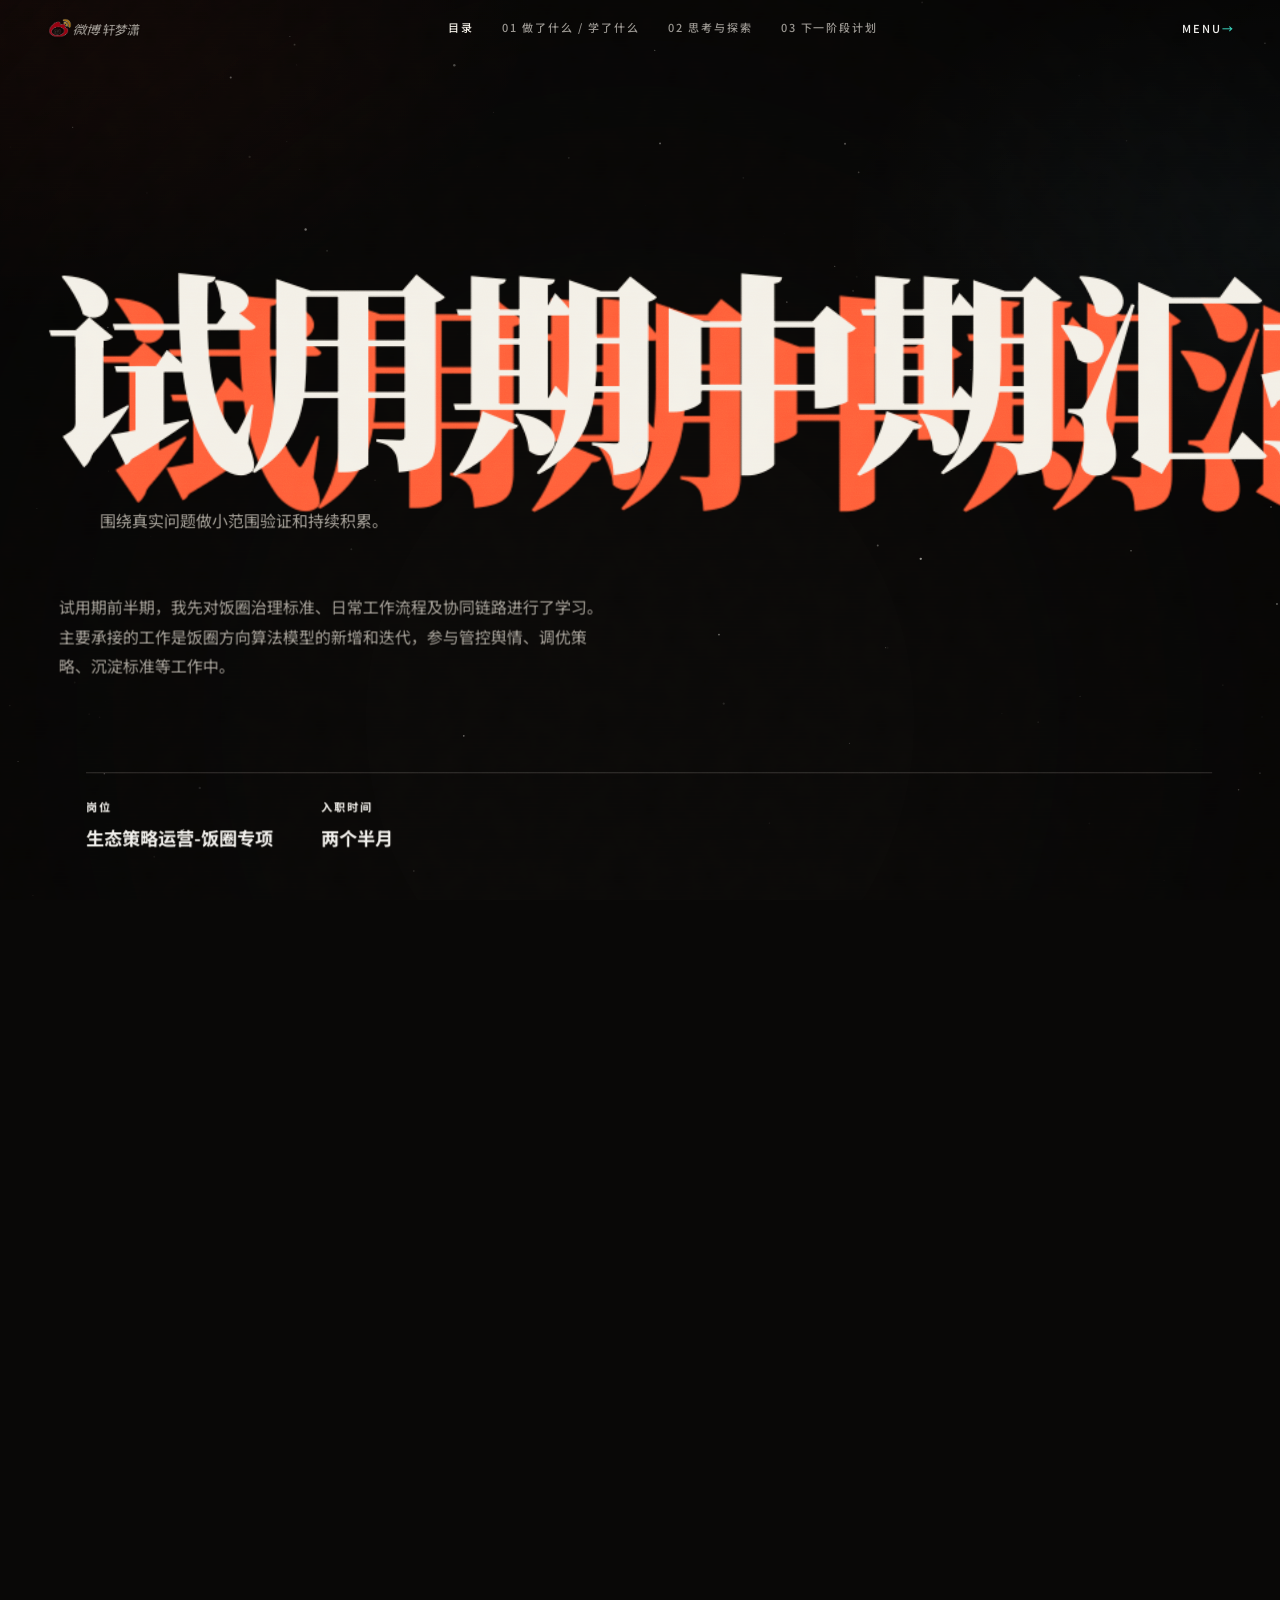
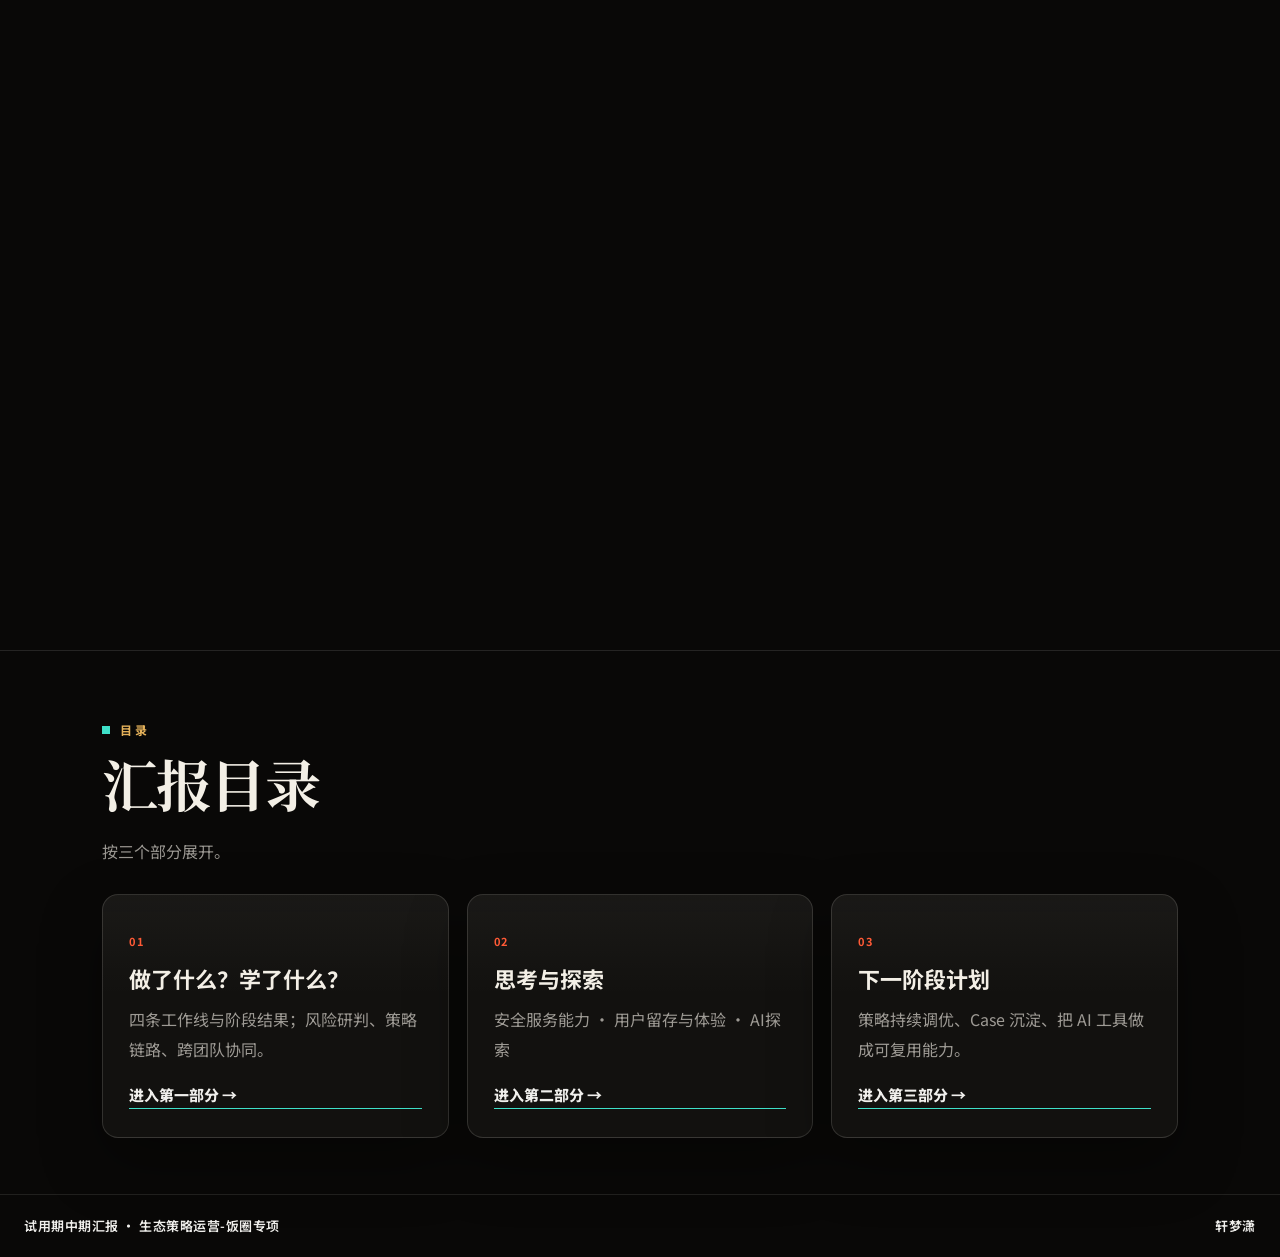
==== site/index.html @ 1c2b1716 "发布试用期中期汇报静态站，并按文档补全变体字流程说明。 Co-authored-by: Cursor <cursoragent@cursor.com>" ====
<!DOCTYPE html>
<html lang="zh-CN">
<head>
  <meta charset="UTF-8" />
  <meta name="viewport" content="width=device-width, initial-scale=1" />
  <title>试用期中期汇报｜生态策略运营-饭圈专项</title>
  <link rel="preconnect" href="https://fonts.googleapis.com" />
  <link rel="preconnect" href="https://fonts.gstatic.com" crossorigin />
  <link href="https://fonts.googleapis.com/css2?family=Noto+Sans+SC:wght@400;500;700&family=Noto+Serif+SC:wght@600;700;900&display=swap" rel="stylesheet" />
  <link rel="stylesheet" href="css/style.css?v=n21" />
</head>
<body>
  <canvas class="fx-bg" id="fx-bg"></canvas>
  <canvas class="fx-cursor" id="fx-cursor"></canvas>
  <div class="grain"></div>
  <header class="nav">
    <a class="mark" href="index.html"><img src="assets/watermark.png?v=2" alt="微博 轩梦潇" /></a>
    <nav class="nav-links">
      <a class="is-active" href="index.html">目录</a>
      <a href="work.html">01 做了什么 / 学了什么</a>
      <a href="think.html">02 思考与探索</a>
      <a href="plan.html">03 下一阶段计划</a>
    </nav>
    <button class="menu-btn" type="button">Menu</button>
  </header>

  <div class="overlay" id="overlay">
    <div class="overlay-head">
      <button class="menu-btn overlay-close" type="button">Close</button>
    </div>
    <nav>
      <a class="chapter" href="index.html"><span class="idx">00</span>目录与自我介绍<em>Overview</em></a>
      <a class="chapter" href="work.html"><span class="idx">01</span>做了什么？学了什么？<em>Work &amp; Learning</em></a>
      <a class="chapter" href="think.html"><span class="idx">02</span>思考与探索<em>Safety · Retention · AI</em></a>
      <a class="chapter" href="plan.html"><span class="idx">03</span>下一阶段计划<em>Next</em></a>
    </nav>
    <p style="color:var(--dim);font-size:12px;letter-spacing:.2em;text-transform:uppercase;">生态策略运营 · 饭圈专项 · 入职两个半月</p>
  </div>

  <main class="page">
    <div class="opener" data-opener>
      <div class="opener-pin">
        <div class="opener-stack">
          <h1 class="opener-title" data-opener-title>试用期中期汇报</h1>
          <p class="opener-ghost" data-opener-ghost aria-hidden="true">试用期中期汇报</p>
        </div>
        <p class="hero-sub" data-opener-sub>围绕真实问题做小范围验证和持续积累。</p>
        <p class="lede" data-opener-body>试用期前半期，我先对饭圈治理标准、日常工作流程及协同链路进行了学习。主要承接的工作是饭圈方向算法模型的新增和迭代，参与管控舆情、调优策略、沉淀标准等工作中。</p>
        <div class="meta-row" data-opener-meta>
          <div><small>岗位</small><b>生态策略运营-饭圈专项</b></div>
          <div><small>入职时间</small><b>两个半月</b></div>
        </div>
      </div>
    </div>

    <section class="section tight">
      <p class="section-label">目录</p>
      <h2>汇报目录</h2>
      <p class="sub">按三个部分展开。</p>
      <div class="grid-3">
        <a class="card" href="work.html">
          <div class="num">01</div>
          <h3>做了什么？学了什么？</h3>
          <p>四条工作线与阶段结果；风险研判、策略链路、跨团队协同。</p>
          <div class="hint-click">进入第一部分 →</div>
        </a>
        <a class="card" href="think.html">
          <div class="num">02</div>
          <h3>思考与探索</h3>
          <p>安全服务能力 · 用户留存与体验 · AI探索</p>
          <div class="hint-click">进入第二部分 →</div>
        </a>
        <a class="card" href="plan.html">
          <div class="num">03</div>
          <h3>下一阶段计划</h3>
          <p>策略持续调优、Case 沉淀、把 AI 工具做成可复用能力。</p>
          <div class="hint-click">进入第三部分 →</div>
        </a>
      </div>
    </section>
  </main>

  <footer>
    <span>试用期中期汇报 · 生态策略运营-饭圈专项</span>
    <span>轩梦潇</span>
  </footer>
  <script src="js/fx.js"></script>
  <script src="js/main.js?v=n20"></script>
</body>
</html>
---- site/css/style.css ----
:root {
  --bg: #0b0b0b;
  --text: #f0efec;
  --ink: #f0efec;
  --muted: rgba(240, 239, 236, 0.72);
  --dim: rgba(240, 239, 236, 0.48);
  --line: rgba(240, 239, 236, 0.12);
  --line-strong: rgba(240, 239, 236, 0.28);
  --teal: #f0efec;
  --blue: #f0efec;
  --accent: #f0efec;
  --accent-2: #f0efec;
  --data: #f0efec;
  --nav-h: 64px;
  --ease: cubic-bezier(0.22, 1, 0.36, 1);
  --display: "Noto Sans SC", sans-serif;
  --sans: "Noto Sans SC", sans-serif;
  --serif: "Noto Sans SC", sans-serif;
  --mono: "Noto Sans SC", sans-serif;
}

*,
*::before,
*::after { box-sizing: border-box; }

html { scroll-behavior: smooth; }

body {
  margin: 0;
  background: var(--bg);
  color: var(--text);
  font-family: var(--sans);
  font-size: 18px;
  font-weight: 500;
  line-height: 1.75;
  overflow-x: hidden;
}

body.menu-open { overflow: hidden; }

img { max-width: 100%; display: block; }
a {
  color: inherit;
  text-decoration: none;
  box-shadow: inset 0 -1px 0 transparent;
  transition: box-shadow .35s var(--ease);
}
a:hover { box-shadow: inset 0 -1px 0 #3ee0c9; }
button { font-family: inherit; cursor: pointer; }

.fx-bg,
.fx-cursor {
  pointer-events: none;
  position: fixed;
  inset: 0;
  width: 100%;
  height: 100%;
  display: block;
}
.fx-bg {
  z-index: 0;
  opacity: 0.55;
}
.fx-cursor {
  z-index: 32;
  opacity: 1;
}

.grain {
  pointer-events: none;
  position: fixed;
  inset: 0;
  z-index: 30;
  opacity: 0.14;
  mix-blend-mode: overlay;
  background-image: url("data:image/svg+xml;utf8,<svg xmlns='http://www.w3.org/2000/svg' width='140' height='140'><filter id='n'><feTurbulence type='fractalNoise' baseFrequency='0.85' numOctaves='2' stitchTiles='stitch'/><feColorMatrix values='0 0 0 0 0.1  0 0 0 0 0.1  0 0 0 0 0.12  0 0 0 0.55 0'/></filter><rect width='100%' height='100%' filter='url(%23n)'/></svg>");
  mix-blend-mode: overlay;
}

.mark {
  display: flex;
  align-items: center;
  z-index: 41;
  box-shadow: none;
  flex: 0 0 auto;
  background: #fff;
  border-radius: 12px;
  padding: 4px 8px 4px 6px;
}
.mark:hover { box-shadow: none; }
.mark img {
  width: auto;
  height: 40px;
  max-width: none;
  display: block;
}

.page { position: relative; z-index: 1; min-height: 100vh; }

.nav {
  position: fixed;
  top: 12px;
  left: 2.5vw;
  right: 2.5vw;
  z-index: 40;
  height: 68px;
  display: flex;
  align-items: center;
  justify-content: space-between;
  padding: 0 22px 0 18px;
  background: rgba(255, 255, 255, 0.9);
  border: 1px solid var(--line);
  border-radius: 18px;
  box-shadow: 0 10px 36px rgba(0, 0, 0, 0.06), inset 0 -3px 0 #3ee0c9;
}

.nav-links {
  display: flex;
  gap: 8px;
  align-items: center;
  font-size: 14px;
  font-weight: 600;
  color: var(--muted);
}
.nav-links a {
  position: relative;
  padding: 8px 12px;
  box-shadow: none;
  border-radius: 999px;
}
.nav-links a:hover { color: var(--ink); box-shadow: none; background: rgba(12, 125, 100, 0.16); }
.nav-links a.is-active { color: var(--ink); background: rgba(46, 75, 184, 0.28); }
.nav-links a.is-active::after { display: none; }

.menu-btn {
  background: none;
  border: 0;
  color: var(--ink);
  padding: 8px 0;
  font-size: 12px;
  letter-spacing: 0.08em;
}
.menu-btn::after {
  content: " →";
  display: inline-block;
  color: #3ee0c9;
  transition: transform .35s var(--ease);
}
.menu-btn:hover::after { transform: translateX(4px); }

.overlay {
  position: fixed;
  inset: 0;
  z-index: 50;
  background: #0b0b0b;
  display: none;
  padding: 28px 8vw;
}
.overlay.open { display: grid; grid-template-rows: auto 1fr auto; }
.overlay-head {
  display: flex;
  justify-content: flex-end;
  align-items: center;
}
.overlay nav { display: grid; align-content: center; }
.overlay a.chapter {
  display: grid;
  grid-template-columns: 72px 1fr auto;
  gap: 24px;
  align-items: baseline;
  padding: 22px 0;
  border-bottom: 1px solid var(--line);
  font-size: clamp(24px, 3.6vw, 40px);
  font-weight: 600;
  line-height: 1.15;
  box-shadow: none;
}
.overlay a.chapter:hover { color: var(--ink); box-shadow: inset 0 -1px 0 #3ee0c9; }
.overlay a.chapter span.idx {
  font-family: var(--mono);
  font-size: 12px;
  color: #3ee0c9;
  letter-spacing: 0.08em;
}
.overlay a.chapter em {
  font-style: normal;
  font-family: var(--mono);
  font-size: 12px;
  color: var(--muted);
}

.hero {
  min-height: 100vh;
  padding: calc(var(--nav-h) + 8px) 8vw 80px;
  display: grid;
  align-content: end;
  position: relative;
}
.hero.compact {
  min-height: auto;
  padding-bottom: 28px;
}

h1 {
  font-family: var(--display);
  font-weight: 700;
  font-size: clamp(36px, 5.6vw, 64px);
  line-height: 1.08;
  margin: 0 0 22px;
  letter-spacing: -0.03em;
  color: var(--ink);
  max-width: 16ch;
}
h1 .ch {
  display: inline-block;
  opacity: 0;
  transform: translateY(12px);
  animation: in .7s var(--ease) forwards;
}

.hero-sub {
  margin: 0 0 28px;
  max-width: 36em;
  font-size: clamp(18px, 2vw, 24px);
  font-weight: 400;
  line-height: 1.45;
  color: var(--muted);
}

.kicker {
  display: inline-block;
  font-family: var(--mono);
  font-size: 12px;
  font-weight: 600;
  letter-spacing: 0.14em;
  text-transform: uppercase;
  color: #3ee0c9;
  margin-bottom: 18px;
  border: 1px solid #3ee0c9;
  border-radius: 999px;
  padding: 6px 12px;
  background: rgba(12, 125, 100, 0.12);
}

.lede {
  max-width: 38em;
  color: var(--muted);
  font-size: 17px;
}
.meta-row {
  margin-top: 56px;
  display: flex;
  flex-wrap: wrap;
  gap: 48px;
  padding-top: 24px;
  border-top: 1px solid var(--line);
}
.meta-row div small {
  display: block;
  font-family: var(--mono);
  color: var(--dim);
  font-size: 10px;
  letter-spacing: 0.18em;
  text-transform: uppercase;
  margin-bottom: 6px;
}
.meta-row div b { font-weight: 500; }

.section {
  padding: 96px 8vw;
  border-top: 1px solid var(--line);
}
.section.tight { padding-top: 56px; padding-bottom: 56px; }
.section-label {
  font-family: var(--mono);
  font-size: 13px;
  font-weight: 600;
  letter-spacing: 0.14em;
  text-transform: none;
  color: #9bb7ff;
  margin-bottom: 14px;
}
.section-label::before {
  content: "";
  display: inline-block;
  width: 8px;
  height: 8px;
  margin-right: 10px;
  background: #3ee0c9;
  vertical-align: 1px;
}
.case-label {
  font-size: 13px;
  font-weight: 600;
  letter-spacing: 0.14em;
}
h2 {
  font-family: var(--display);
  font-weight: 700;
  font-size: clamp(24px, 3.2vw, 36px);
  line-height: 1.25;
  margin: 0 0 18px;
  letter-spacing: -0.025em;
  color: var(--ink);
}
h3 {
  font-family: var(--display);
  font-weight: 600;
  font-size: 22px;
  margin: 0 0 12px;
  letter-spacing: -0.02em;
  color: var(--ink);
}
h4 {
  margin: 0 0 8px;
  font-size: 16px;
  font-weight: 500;
}
h2, h3, [id] { scroll-margin-top: 96px; }
.sub {
  color: var(--muted);
  max-width: 42em;
  margin-bottom: 36px;
}

.grid-3 { display: grid; grid-template-columns: repeat(3, 1fr); gap: 20px; }
.grid-2 { display: grid; grid-template-columns: 1fr 1fr; gap: 20px; }
.grid-work {
  display: grid;
  grid-template-columns: 1fr 1.55fr;
  gap: 20px;
}

.card {
  background: #fff;
  border: 1px solid var(--line);
  border-radius: 18px;
  padding: 28px 26px;
  box-shadow: 0 10px 28px rgba(0, 0, 0, 0.045);
  transition: transform .4s var(--ease), border-color .3s var(--ease);
}
.card:hover {
  transform: translateY(-4px);
  border-color: #3ee0c9;
}
.card .num {
  display: inline-block;
  font-family: var(--mono);
  font-size: 12px;
  font-weight: 600;
  color: #3ee0c9;
  letter-spacing: 0.14em;
  border: 1px solid #3ee0c9;
  border-radius: 999px;
  padding: 4px 10px;
  margin-bottom: 12px;
}
.card p { color: var(--muted); margin: 10px 0 0; font-size: 16px; }
a.card { box-shadow: 0 10px 28px rgba(0, 0, 0, 0.045); display: block; }
a.card:hover { box-shadow: 0 14px 32px rgba(0, 0, 0, 0.06); }

.stat {
  background: #fff;
  border: 1px solid var(--line);
  border-radius: 18px;
  padding: 26px 24px 22px;
  box-shadow: inset 5px 0 0 #3ee0c9, 0 10px 28px rgba(0, 0, 0, 0.04);
  transition: transform .4s var(--ease), border-color .3s var(--ease);
}
.stat:hover {
  transform: translateY(-4px);
  border-color: #3ee0c9;
}
.stat .value {
  font-family: var(--display);
  font-size: clamp(40px, 5vw, 56px);
  font-weight: 700;
  line-height: 1;
  letter-spacing: -0.045em;
  color: #3ee0c9;
  display: inline-block;
  border-bottom: 0;
  padding-bottom: 0;
}
.stat .unit {
  font-size: 0.48em;
  font-weight: 700;
  color: #9bb7ff;
  margin-left: 2px;
  vertical-align: 0.12em;
}
.stat .label { margin-top: 14px; color: var(--ink); font-size: 16px; font-weight: 700; }
.stat .hint { margin-top: 8px; color: var(--muted); font-size: 14px; line-height: 1.65; }

.work-item {
  display: grid;
  grid-template-columns: 64px 1fr;
  gap: 24px;
  padding: 32px 28px;
  margin: 16px 0;
  border: 1px solid var(--line);
  border-radius: 18px;
  background: #fff;
  box-shadow: 0 10px 28px rgba(0, 0, 0, 0.04);
}
.work-item:first-of-type { border-top: 1px solid var(--line); }
.work-item .idx {
  font-family: var(--mono);
  font-size: 14px;
  font-weight: 600;
  color: #3ee0c9;
  line-height: 1;
  letter-spacing: 0.08em;
  width: 48px;
  height: 48px;
  display: grid;
  place-items: center;
  border: 1px solid #3ee0c9;
  border-radius: 14px;
  background: rgba(12, 125, 100, 0.12);
}
.work-item p { color: var(--muted); font-size: 16px; }

.flow {
  display: flex;
  flex-wrap: wrap;
  gap: 10px;
  align-items: stretch;
}
.flow-step {
  flex: 1 1 168px;
  background: #fff;
  border: 1px solid var(--line);
  border-radius: 16px;
  padding: 18px 16px 16px;
  min-height: 92px;
  text-align: left;
  color: inherit;
  cursor: pointer;
  transition: border-color .3s var(--ease), background .3s var(--ease);
}
.flow-step:hover { border-color: #3ee0c9; }
.flow-step.active {
  border-color: #3ee0c9;
  border-width: 2px;
  padding: 17px 15px 15px;
  background: rgba(12, 125, 100, 0.12);
}
.flow-step.active b { color: var(--ink); }
.flow-step b {
  display: block;
  font-size: 16px;
  margin-bottom: 8px;
  font-weight: 700;
  line-height: 1.35;
}
.flow-step b::after {
  content: " ›";
  color: #3ee0c9;
  font-weight: 700;
}
.flow-step span { color: var(--muted); font-size: 14px; line-height: 1.55; display: block; }
.flow-arrow {
  align-self: center;
  color: #3ee0c9;
  font-size: 28px;
  font-weight: 600;
  line-height: 1;
  padding: 0 2px;
  flex: 0 0 auto;
}

.subnav {
  position: sticky;
  top: 88px;
  z-index: 20;
  display: flex;
  gap: 8px;
  margin: 0 2.5vw;
  padding: 8px;
  width: auto;
  background: rgba(255, 255, 255, 0.92);
  border: 1px solid var(--line);
  border-radius: 14px;
  box-shadow: 0 8px 24px rgba(0, 0, 0, 0.05);
  overflow-x: auto;
}
.subnav a {
  white-space: nowrap;
  padding: 8px 14px;
  font-size: 14px;
  font-weight: 600;
  color: var(--muted);
  box-shadow: none;
  border-radius: 999px;
}
.subnav a:hover { color: var(--ink); box-shadow: none; background: rgba(12, 125, 100, 0.16); }
.subnav a.is-active {
  color: var(--ink);
  box-shadow: none;
  background: rgba(46, 75, 184, 0.28);
}

.problem-list { display: grid; gap: 12px; }
.problem {
  background: #fff;
  border: 1px solid var(--line);
  border-radius: 16px;
}
.problem:last-child { border-bottom: 1px solid var(--line); }
.problem summary {
  list-style: none;
  cursor: pointer;
  padding: 20px 8px 20px 0;
  display: flex;
  gap: 16px;
  align-items: baseline;
  font-size: 17px;
  font-weight: 600;
}
.problem summary::-webkit-details-marker { display: none; }
.problem summary .n {
  font-family: var(--mono);
  color: #3ee0c9;
  font-size: 12px;
  font-weight: 500;
}
.problem .body {
  padding: 0 8px 22px 44px;
  color: var(--muted);
}

.ctx { margin: 28px 0 40px; padding: 0; border: 0; background: transparent; }
.ctx .ctx-tag {
  font-family: var(--sans);
  font-size: 15px;
  font-weight: 600;
  letter-spacing: 0.04em;
  text-transform: none;
  color: #9bb7ff;
  margin-bottom: 16px;
}
.ctx .card { background: transparent; }

.flow-readout,
.flow-detail {
  margin-top: 0;
  padding: 0;
  min-height: 0;
  color: var(--text);
  font-size: 18px;
  line-height: 1.75;
  font-weight: 500;
}
.flow-readout {
  margin-top: 16px;
  padding: 22px 22px;
  background: #fff;
  border: 1px solid #3ee0c9;
  border-radius: 16px;
  min-height: 72px;
}
article.card .flow-detail { font-size: 18px; color: var(--ink); }

.voice-stage {
  display: grid;
  grid-template-columns: min(380px, 36vw) minmax(0, 1fr);
  gap: 48px;
  align-items: start;
  margin-top: 36px;
}
.voice-window {
  height: 560px;
  overflow: hidden;
  position: relative;
  box-shadow: inset 0 28px 28px #0b0b0b, inset 0 -28px 28px #0b0b0b;
}
.voice-track {
  display: flex;
  flex-direction: column;
  gap: 14px;
  animation: voice-rise 42s linear infinite;
}
.voice-track:hover { animation-play-state: paused; }
.voice-track .shot { height: auto; cursor: zoom-in; }
.voice-track .shot img {
  width: 100%;
  height: auto;
  object-fit: contain;
  background: #fff;
}
@keyframes voice-rise {
  from { transform: translateY(0); }
  to { transform: translateY(-50%); }
}
.voice-side { display: grid; gap: 18px; align-content: start; }
.voice-side > p { margin: 0; }
.voice-side .quote { margin-top: 8px; font-size: 18px; }

.map {
  display: grid;
  grid-template-columns: repeat(3, 1fr);
  gap: 18px;
  margin-top: 48px;
}
.map-card {
  display: grid;
  gap: 10px;
  padding: 28px 26px;
  border: 1px solid var(--line);
  border-radius: 16px;
  background: #fff;
  box-shadow: none;
  transition: transform .55s var(--ease), border-color .35s var(--ease);
}
.map-card:hover {
  transform: translateY(-6px);
  border-color: #3ee0c9;
  box-shadow: none;
}
.map-card small {
  font-family: var(--mono);
  color: #3ee0c9;
  font-size: 11px;
  letter-spacing: 0.16em;
}
.map-card b { font-size: 18px; font-weight: 600; }
.map-card span { color: var(--muted); font-size: 13px; line-height: 1.65; }

.spine {
  display: flex;
  gap: 18px;
  list-style: none;
  padding: 0 0 18px;
  margin: 0 0 28px;
  border-bottom: 1px solid var(--line);
}
.spine li a {
  padding: 0;
  font-family: var(--mono);
  font-size: 12px;
  letter-spacing: 0.08em;
  color: var(--muted);
  box-shadow: none;
}
.spine li a:hover { color: #3ee0c9; box-shadow: none; }

.seg { margin: 8px 0 20px; }
.seg-nav {
  display: flex;
  flex-wrap: wrap;
  gap: 18px;
  margin-bottom: 16px;
  border-bottom: 1px solid var(--line);
  padding-bottom: 10px;
}
.seg-nav button {
  background: transparent;
  color: var(--muted);
  border: 0;
  padding: 8px 0;
  font-size: 16px;
  font-weight: 600;
  cursor: pointer;
}
.seg-nav button.is-active {
  color: var(--ink);
  box-shadow: inset 0 -1px 0 #3ee0c9;
}

.gain {
  display: flex;
  align-items: baseline;
  gap: 12px;
  margin-top: 28px;
}
.gain b { font-weight: 600; }

.fold {
  margin-top: 36px;
  border: 1px solid var(--line);
  border-radius: 16px;
  padding: 8px 22px 16px;
  background: #fff;
}
.fold summary {
  cursor: pointer;
  padding: 14px 0;
  font-weight: 600;
  color: var(--ink);
}
.fold p { color: var(--muted); }

.shot.compact { max-width: 520px; }
.shot.compact img {
  max-height: 148px;
  width: 100%;
  object-fit: contain;
  object-position: left top;
  background: #fff;
}

.action-board {
  margin-top: 28px;
  padding: 28px 26px;
  border: 1px solid var(--line);
  border-radius: 16px;
  background: #fff;
}
.action-board h3 {
  font-size: 22px;
  font-weight: 600;
  margin-bottom: 16px;
  color: var(--ink);
}
.action-board p {
  color: var(--muted);
  font-size: 15px;
  margin: 0 0 14px;
  line-height: 1.85;
}
.action-board p:last-child { margin-bottom: 0; }

.mini-flow {
  display: flex;
  flex-wrap: wrap;
  gap: 8px;
  align-items: center;
  margin-top: 14px;
}
.mini-flow span {
  padding: 10px 16px;
  border: 1px solid var(--line);
  border-radius: 16px;
  font-size: 16px;
  font-weight: 600;
  background: #1a243a;
  color: #eef2ff;
}
.mini-flow i {
  color: #3ee0c9;
  font-style: normal;
  font-size: 22px;
  font-weight: 600;
}

.compare {
  display: grid;
  grid-template-columns: 1.2fr 0.8fr;
  gap: 0;
}
.bar-row { margin: 16px 0 22px; }
.bar-row .top {
  display: flex;
  justify-content: space-between;
  font-size: 13px;
  margin-bottom: 8px;
  color: var(--muted);
}
.bar-row .top b {
  font-family: var(--mono);
  color: #3ee0c9;
  font-weight: 500;
}
.bar {
  height: 6px;
  background: rgba(46, 75, 184, 0.28);
  overflow: hidden;
  border-radius: 99px;
}
.bar i {
  display: block;
  height: 100%;
  width: 0;
  background: #3ee0c9;
  transition: width 1.1s var(--ease);
}

.shot {
  overflow: hidden;
  border: 1px solid var(--line);
  border-radius: 16px;
  background: #fff;
  cursor: zoom-in;
}
.shot img {
  width: 100%;
  transition: transform 1.4s var(--ease);
}
.shot:hover img { transform: scale(1.035); }

.sop {
  display: grid;
  grid-template-columns: repeat(5, 1fr);
  gap: 12px;
}
.sop.four { grid-template-columns: 1fr 1fr; }
.sop .node {
  background: #fff;
  border: 1px solid var(--line);
  border-radius: 16px;
  padding: 20px 18px;
  font-size: 15px;
  color: var(--muted);
  line-height: 1.65;
}
.sop .node:hover { border-color: #9bb7ff; }
.sop .node b { display: block; color: var(--ink); margin-bottom: 8px; font-size: 17px; font-weight: 700; }

.caption {
  font-family: var(--sans);
  font-size: 15px;
  font-weight: 600;
  color: #3ee0c9;
  margin-top: 12px;
  letter-spacing: 0;
}

.lightbox {
  position: fixed;
  inset: 0;
  z-index: 80;
  background: rgba(0, 0, 0, 0.78);
  display: none;
  align-items: center;
  justify-content: center;
  padding: 32px;
}
.lightbox.open { display: flex; }
.lightbox img {
  max-width: min(1200px, 92vw);
  max-height: 90vh;
}

.orig-flow {
  margin-top: 12px;
  overflow: hidden;
  border: 1px solid var(--line);
  border-radius: 16px;
  background: #fff;
  cursor: zoom-in;
}
.orig-flow img { transition: transform 1.4s var(--ease); }
.orig-flow:hover img { transform: scale(1.02); }

.quote {
  border-left: 4px solid #3ee0c9;
  padding: 8px 0 8px 20px;
  color: var(--ink);
  font-size: 22px;
  font-weight: 600;
  background: rgba(12, 125, 100, 0.08);
  border-radius: 0 14px 14px 0;
}

.tag {
  display: inline-block;
  font-family: var(--sans);
  font-size: 13px;
  font-weight: 600;
  letter-spacing: 0.02em;
  text-transform: none;
  border: 1px solid #9bb7ff;
  border-radius: 999px;
  padding: 6px 12px;
  color: #9bb7ff;
  margin: 8px 8px 0 0;
}

.plan-card {
  min-height: 260px;
  display: flex;
  flex-direction: column;
  justify-content: space-between;
}
.plan-card .idx {
  font-family: var(--mono);
  font-size: 13px;
  font-weight: 500;
  color: #3ee0c9;
  letter-spacing: 0.1em;
}

footer {
  position: relative;
  z-index: 1;
  margin: 0 2.5vw 18px;
  padding: 22px 28px;
  border: 1px solid var(--line);
  border-radius: 16px;
  color: var(--dim);
  font-family: var(--mono);
  font-size: 12px;
  letter-spacing: 0.06em;
  display: flex;
  justify-content: space-between;
  gap: 16px;
  flex-wrap: wrap;
  background: #fff;
  box-shadow: inset 3px 0 0 #9bb7ff;
}
footer a { box-shadow: inset 0 -1px 0 transparent; }

.hint-click {
  font-size: 16px;
  letter-spacing: 0;
  text-transform: none;
  color: #3ee0c9;
  margin-top: 18px;
  font-weight: 700;
  box-shadow: inset 0 -1px 0 #3ee0c9;
  transition: transform .35s var(--ease);
}
.hint-click:hover { box-shadow: none; transform: translateX(3px); }
a.card .hint-click, .plan-card .hint-click { transition: transform .35s var(--ease); }

.reveal {
  opacity: 0;
  transform: translateY(28px);
  transition: opacity 1s var(--ease), transform 1s var(--ease);
}
.reveal.in {
  opacity: 1;
  transform: none;
}

@keyframes in {
  to { opacity: 1; transform: none; }
}
@keyframes dash {
  to { stroke-dashoffset: -240; }
}

/* readable + designed cards */
.fx-bg { opacity: 0.16; }
.nav {
  top: 12px;
  left: 2.2vw;
  right: 2.2vw;
  height: 68px;
  padding: 0 20px 0 16px;
  border-radius: 18px;
  border: 1px solid var(--line);
  background: rgba(12, 20, 38, 0.92);
  box-shadow: 0 10px 32px rgba(0, 0, 0, 0.28), inset 0 -3px 0 var(--teal);
}
.nav-links {
  gap: 6px;
  font-size: 14px;
  font-weight: 700;
  letter-spacing: 0;
  font-family: var(--sans);
}
.nav-links a {
  padding: 8px 12px;
  border-radius: 999px;
}
.nav-links a:hover { background: rgba(12, 125, 100, 0.12); color: var(--ink); }
.nav-links a.is-active {
  background: rgba(46, 75, 184, 0.16);
  color: var(--ink);
  box-shadow: none;
}
.menu-btn { font-size: 13px; font-weight: 700; }
.overlay a.chapter { font-size: clamp(28px, 4.5vw, 48px); font-weight: 900; }

h1 {
  font-family: var(--serif);
  font-weight: 700;
  font-size: clamp(40px, 6.4vw, 80px);
  line-height: 1.08;
  letter-spacing: -0.035em;
  max-width: 12em;
  width: auto;
  margin: 0 0 22px;
  color: var(--ink);
}
.hero { overflow: visible; padding: calc(var(--nav-h) + 24px) 7vw 72px; }
.hero.compact { min-height: auto; padding-top: calc(var(--nav-h) + 28px); }
.hero-sub,
.lede,
.sub,
.work-item p,
.card p,
.action-board p,
.problem .body {
  color: var(--muted);
  font-weight: 600;
  font-size: 17px;
  line-height: 1.8;
}
.hero-sub { max-width: 36em; margin-left: 0; }
.lede { max-width: 40em; margin-left: 0; }
.kicker {
  display: inline-block;
  margin: 0 0 16px;
  padding: 6px 12px;
  border: 1px solid var(--teal);
  border-radius: 999px;
  background: rgba(12, 125, 100, 0.1);
  font-size: 12px;
  font-weight: 700;
  letter-spacing: 0.12em;
  color: var(--teal);
}
.meta-row { margin-left: 0; }
.meta-row div small { font-size: 11px; font-weight: 700; }
.meta-row div b { font-weight: 700; }
.section-label,
.case-label {
  font-size: 13px;
  font-weight: 700;
  letter-spacing: 0.12em;
  margin-bottom: 12px;
  color: var(--blue);
}
.chapter-title {
  font-family: var(--serif);
  font-size: clamp(48px, 7.4vw, 96px) !important;
  font-weight: 700 !important;
  letter-spacing: -0.035em;
  line-height: 1.12;
  color: #fff !important;
  margin: 8px 0 32px;
  padding-top: 8px;
  max-width: 10em;
}
.chapter-title::before {
  content: "";
  display: block;
  width: 82px;
  height: 82px;
  margin: 0 0 24px;
  background: transparent;
  border: 2px solid var(--teal);
  border-radius: 50%;
  box-shadow:
    0 0 0 14px rgba(62, 224, 201, 0.12),
    24px 12px 0 0 var(--accent-2),
    24px 12px 0 12px rgba(201, 166, 255, 0.18);
  vertical-align: 0;
}
h2 {
  font-family: var(--serif);
  font-weight: 700;
  font-size: clamp(26px, 3.4vw, 40px);
  line-height: 1.2;
  max-width: 18em;
  margin: 0 0 22px;
  color: var(--ink);
}
h3 { font-weight: 800; font-size: 22px; color: var(--ink); }
.sub { max-width: 42em; margin: 0 0 28px; }

.grid-3 { grid-template-columns: repeat(3, 1fr); gap: 18px; }
.grid-2 { grid-template-columns: 1fr 1fr; gap: 18px; }
.grid-3 > .card:nth-child(2),
.grid-3 > .plan-card:nth-child(2),
.grid-3 > .card:nth-child(3),
.grid-3 > .plan-card:nth-child(3),
.grid-3 > .stat:nth-child(2),
.grid-3 > .stat:nth-child(3),
.grid-2 > .stat:nth-child(2) { margin-top: 0; }

.card,
.stat,
.work-item,
.map-card,
.action-board,
.fold,
.problem,
.sop .node,
.flow-step,
.plan-card {
  background: #121b30;
  border: 1px solid var(--line);
  border-radius: 18px;
  box-shadow: 0 12px 32px rgba(0, 0, 0, 0.22);
}
.card {
  padding: 28px 26px;
}
.card:hover { transform: translateY(-4px); border-color: var(--teal); }
.card .num {
  display: inline-block;
  border: 1px solid var(--teal);
  border-radius: 999px;
  padding: 4px 10px;
  margin-bottom: 12px;
  font-size: 12px;
  font-weight: 700;
  letter-spacing: 0.12em;
}
a.card { box-shadow: 0 12px 32px rgba(22, 20, 16, 0.05); }

.stat {
  padding: 24px 22px;
  box-shadow: inset 5px 0 0 var(--teal), 0 12px 32px rgba(22, 20, 16, 0.05);
}
.stat:hover { transform: translateY(-4px); }
.stat .value {
  font-size: clamp(40px, 5vw, 56px);
  font-weight: 900;
  color: var(--teal);
  letter-spacing: -0.04em;
  line-height: 1;
}
.stat .unit {
  font-size: 0.48em;
  font-weight: 800;
  color: var(--blue);
  vertical-align: 0.12em;
}
.stat .label {
  margin-top: 12px;
  font-family: var(--sans);
  font-size: 16px;
  font-weight: 800;
  letter-spacing: 0;
  color: var(--ink);
}
.stat .hint { font-size: 14px; font-weight: 600; }

.work-item {
  display: grid;
  grid-template-columns: 64px 1fr;
  gap: 20px;
  position: relative;
  padding: 28px 26px;
  margin: 16px 0;
}
.work-item:first-of-type { border-top: 1px solid var(--line); }
.work-item:nth-of-type(even) { padding-left: 26px; padding-right: 26px; }
.work-item .idx {
  position: static;
  width: 48px;
  height: 48px;
  display: grid;
  place-items: center;
  border: 1px solid var(--teal);
  border-radius: 14px;
  background: rgba(12, 125, 100, 0.12);
  font-size: 14px;
  font-weight: 800;
  line-height: 1;
  letter-spacing: 0.06em;
  color: var(--teal);
  opacity: 1;
}
.work-item p { max-width: none; }

.flow-step {
  min-height: 84px;
  padding: 16px 14px;
}
.flow-step:hover,
.flow-step.active {
  border: 1px solid var(--teal);
  background: rgba(12, 125, 100, 0.1);
  padding: 16px 14px;
}
.flow-step b { font-size: 16px; font-weight: 800; }
.flow-step b::after { content: " ›"; color: var(--teal); }

.subnav {
  top: 88px;
  margin: 0 2.2vw;
  padding: 8px;
  gap: 8px;
  border: 1px solid var(--line);
  border-radius: 14px;
  background: rgba(12, 20, 38, 0.92);
  box-shadow: 0 8px 24px rgba(22, 20, 16, 0.05);
}
.subnav a {
  padding: 8px 14px;
  border-radius: 999px;
  font-family: var(--sans);
  font-size: 14px;
  font-weight: 700;
  letter-spacing: 0;
}
.subnav a.is-active,
.subnav a:hover {
  background: rgba(46, 75, 184, 0.14);
  box-shadow: none;
}

.map-card:hover { transform: translateY(-4px); }
.quote {
  background: rgba(12, 125, 100, 0.1);
  border-left: 4px solid var(--teal);
  border-radius: 0 14px 14px 0;
  font-size: 22px;
  font-weight: 800;
}
.tag {
  border: 1px solid var(--blue);
  border-radius: 999px;
  padding: 6px 12px;
  margin: 8px 8px 0 0;
  font-family: var(--sans);
  font-size: 14px;
  font-weight: 800;
  letter-spacing: 0;
  color: var(--blue);
}
.bar { height: 6px; border-radius: 99px; background: rgba(46, 75, 184, 0.18); }
footer {
  margin: 0 2.2vw 18px;
  padding: 20px 24px;
  border: 1px solid var(--line);
  border-radius: 16px;
  background: #121b30;
  box-shadow: inset 4px 0 0 var(--blue);
  font-size: 13px;
  font-weight: 600;
  letter-spacing: 0.04em;
}
.hint-click {
  font-family: var(--sans);
  font-size: 15px;
  font-weight: 800;
  letter-spacing: 0;
}
.plan-card .idx { font-size: 13px; font-weight: 800; margin-bottom: 10px; }
.shot, .orig-flow { border-radius: 16px; background: #fff; }

@media (max-width: 980px) {
  .nav-links { display: none; }
  .grid-3, .grid-2, .grid-work, .compare, .sop, .work-item, .voice-stage, .map {
    grid-template-columns: 1fr;
  }
  .hero, .section, .subnav, .nav { padding-left: 18px; padding-right: 18px; }
  .work-item { grid-template-columns: 48px 1fr; }
}

@media (prefers-reduced-motion: reduce) {
  * { animation: none !important; transition: none !important; }
  .reveal { opacity: 1; transform: none; }
  h1 .ch { opacity: 1; transform: none; }
}

/* Jesper Westlund: black field, off-white type, one grotesk, floating panels */
html, body, button,
h1, h2, h3, h4, p, li, a, span, b, small, em, summary,
.nav-links, .nav-links a, .menu-btn, .overlay a.chapter, .overlay a.chapter em,
.kicker, .lede, .hero-sub, .sub, .section-label, .case-label, .chapter-title,
.card, .card p, .card .num, .stat, .stat .label, .stat .hint, .stat .value, .stat .unit,
.work-item, .work-item p, .work-item .idx, .flow-step, .flow-step b, .flow-step span,
.subnav, .subnav a, .quote, .tag, .hint-click, .plan-card .idx,
.seg-nav, .seg-nav button, .fold summary, .action-board, .action-board h3, .action-board p,
.problem, .problem summary, .problem .body, .map-card, .map-card b, .map-card span, .map-card small,
.sop .node, .sop .node b, .mini-flow, .mini-flow span, .spine, .spine li a,
.meta-row, .meta-row div b, .meta-row div small, footer, .caption, .lines, .flow-detail {
  font-family: "Noto Sans SC", sans-serif !important;
  color: #f0efec;
}
body { background: #0b0b0b; color: #f0efec; font-weight: 500; }
.overlay { background: #0b0b0b; }
.fx-bg { opacity: 1; }
.nav {
  top: 0; left: 0; right: 0;
  height: 56px;
  padding: 0 3.5vw;
  border: 0;
  border-radius: 0;
  background: transparent;
  box-shadow: none;
}
.nav-links {
  gap: 28px;
  font-size: 11px;
  font-weight: 500;
  letter-spacing: 0.18em;
  text-transform: uppercase;
}
.nav-links a, .nav-links a:hover, .nav-links a.is-active {
  padding: 0;
  border-radius: 0;
  background: none;
  box-shadow: none;
  color: #f0efec;
}
.nav-links a.is-active { opacity: 1; }
.nav-links a { opacity: 0.55; }
.nav-links a:hover, .nav-links a.is-active { opacity: 1; }
.menu-btn { font-size: 11px; letter-spacing: 0.18em; text-transform: uppercase; font-weight: 500; }

h1, h2, .chapter-title {
  font-weight: 500 !important;
  letter-spacing: -0.03em;
  color: #f0efec !important;
}
h1 { font-size: clamp(42px, 7vw, 88px) !important; line-height: 1.02; }
h2 { font-size: clamp(28px, 4vw, 48px) !important; }
.chapter-title {
  font-size: clamp(44px, 7vw, 88px) !important;
  margin: 8px 0 28px;
}
.chapter-title::before { display: none !important; }

.card, .stat, .work-item, .map-card, .action-board, .fold, .problem,
.sop .node, .flow-step, .plan-card, footer, .mini-flow span {
  background: #141414;
  border: 1px solid rgba(240, 239, 236, 0.12);
  border-radius: 16px;
  box-shadow: 0 30px 80px rgba(0, 0, 0, 0.45);
}
.card:hover, .stat:hover, .map-card:hover, .plan-card:hover {
  transform: translateY(-8px) rotateX(2deg);
  border-color: rgba(240, 239, 236, 0.28);
}
.grid-3, .grid-2 { perspective: 900px; }
.stat { box-shadow: 0 30px 80px rgba(0, 0, 0, 0.45); }
.stat .value { font-size: clamp(40px, 5vw, 64px); font-weight: 500; color: #f0efec; }
.stat .unit, .stat .label { color: #f0efec; font-weight: 500; }

.subnav {
  top: 56px;
  margin: 0;
  padding: 10px 3.5vw;
  border: 0;
  border-bottom: 1px solid rgba(240, 239, 236, 0.1);
  border-radius: 0;
  background: rgba(11, 11, 11, 0.72);
  box-shadow: none;
  gap: 28px;
}
.subnav a {
  padding: 0;
  border-radius: 0;
  font-size: 12px;
  font-weight: 500;
  letter-spacing: 0.12em;
  background: none !important;
  box-shadow: none !important;
  opacity: 0.5;
}
.subnav a.is-active, .subnav a:hover { opacity: 1; }

.kicker, .section-label, .case-label, .card .num, .plan-card .idx, .work-item .idx {
  font-size: 11px !important;
  font-weight: 500 !important;
  letter-spacing: 0.2em;
  text-transform: uppercase;
  background: none;
  border: 0;
  border-radius: 0;
  padding: 0;
  color: #f0efec;
}
.work-item .idx {
  width: auto; height: auto; display: block;
  background: none; border: 0;
}
.quote {
  background: transparent;
  border-left: 1px solid #f0efec;
  color: #f0efec;
  border-radius: 0;
}
.mini-flow span { color: #f0efec; }
.seg-nav button { color: #f0efec; background: none; }
.seg-nav button.is-active { box-shadow: inset 0 -1px 0 #f0efec; }
.shot, .orig-flow { background: #111; border-radius: 16px; }
footer {
  margin: 0;
  border-radius: 0;
  background: transparent;
  box-shadow: none;
  border: 0;
  border-top: 1px solid rgba(240, 239, 236, 0.1);
}

/* 白底：只用黑字或彩色字（截图白底、水印白底、流程读出条） */
.mark { background: #fff; }
.shot[style*="background"],
.shot.compact img,
.voice-track .shot img,
.orig-flow img {
  background: #fff;
}
.flow-readout {
  background: #fff !important;
  border: 1px solid rgba(11, 11, 11, 0.12);
  box-shadow: 0 18px 48px rgba(0, 0, 0, 0.35);
}
.flow-readout,
.flow-readout p,
.flow-readout .flow-detail,
.flow-readout b,
.flow-readout span,
.flow-readout a {
  color: #111 !important;
}

/* 正文一色；只有数据在字重、字号、颜色上拉开 */
.stat {
  box-shadow: inset 5px 0 0 #75DCBD, 0 30px 80px rgba(0, 0, 0, 0.45) !important;
}
.stat .value {
  font-family: "Noto Sans SC", sans-serif !important;
  font-size: clamp(56px, 8vw, 92px) !important;
  font-weight: 900 !important;
  letter-spacing: -0.07em;
  line-height: 0.92;
  color: #75DCBD !important;
}
.stat .unit {
  font-size: 0.4em !important;
  font-weight: 800 !important;
  letter-spacing: 0;
  vertical-align: 0.18em;
  color: #A8C4FF !important;
}
.stat .label {
  color: #f0efec !important;
  font-weight: 500 !important;
  font-size: 15px !important;
}
.stat .hint {
  color: rgba(240, 239, 236, 0.62) !important;
  font-weight: 500 !important;
}
.bar-row .top b {
  font-family: "Noto Sans SC", sans-serif !important;
  font-size: 28px !important;
  font-weight: 900 !important;
  letter-spacing: -0.04em;
  color: #75DCBD !important;
  line-height: 1;
}
.bar {
  height: 8px;
  background: rgba(240, 239, 236, 0.12);
}
.bar i {
  background: #75DCBD !important;
}

/* —— 印刷层级：字号锁死，颜色只标层级和章节转换 —— */
:root {
  --paper: #f3efe6;
  --paper-dim: rgba(243, 239, 230, 0.62);
  --paper-faint: rgba(243, 239, 230, 0.38);
  --cinnabar: #ff5a36;
  --brass: #e4b15a;
  --cyan: #7fd0ff;
  --serif: "Noto Serif SC", "Noto Sans SC", serif;
}

html { scroll-behavior: auto; }

body {
  background:
    radial-gradient(900px 520px at 0% 0%, rgba(255, 90, 54, 0.09), transparent 60%),
    radial-gradient(800px 480px at 100% 8%, rgba(127, 208, 255, 0.07), transparent 55%),
    #090807 !important;
  color: var(--paper);
}

.grain {
  opacity: 0.34;
  mix-blend-mode: overlay;
  background-image: url("data:image/svg+xml;utf8,<svg xmlns='http://www.w3.org/2000/svg' width='220' height='220'><filter id='n'><feTurbulence type='fractalNoise' baseFrequency='0.9' numOctaves='4' stitchTiles='stitch'/><feColorMatrix values='0 0 0 0 0.55  0 0 0 0 0.5  0 0 0 0 0.42  0 0 0 0.7 0'/></filter><rect width='100%' height='100%' filter='url(%23n)'/></svg>");
}

body::after {
  content: "";
  pointer-events: none;
  position: fixed;
  inset: 0;
  z-index: 31;
  opacity: 0.45;
  mix-blend-mode: soft-light;
  background-image:
    repeating-linear-gradient(0deg, rgba(243, 239, 230, 0.05) 0 1px, transparent 1px 4px),
    url("data:image/svg+xml;utf8,<svg xmlns='http://www.w3.org/2000/svg' width='280' height='280'><filter id='p'><feTurbulence type='fractalNoise' baseFrequency='0.04' numOctaves='3' stitchTiles='stitch'/><feColorMatrix values='0 0 0 0 0.75  0 0 0 0 0.68  0 0 0 0 0.55  0 0 0 0.35 0'/></filter><rect width='100%' height='100%' filter='url(%23p)'/></svg>");
}

.opener {
  position: relative;
  z-index: 1;
  height: 250vh;
}
.opener-pin {
  position: sticky;
  top: 0;
  height: 100vh;
  overflow: hidden;
  display: flex;
  flex-direction: column;
  justify-content: flex-end;
  gap: 22px;
  padding: 0 6vw 9vh;
}
.opener-pin::before {
  content: "";
  position: absolute;
  inset: 0;
  pointer-events: none;
  background:
    radial-gradient(ellipse at 50% 80%, transparent 30%, rgba(0, 0, 0, 0.55) 100%);
}
.opener-stack {
  position: relative;
  z-index: 1;
}
h1.opener-title {
  position: relative;
  z-index: 2;
  margin: 0 !important;
  max-width: none !important;
  transform-origin: 0% 85%;
  will-change: transform;
  font-family: var(--serif) !important;
  font-weight: 900 !important;
  font-size: clamp(76px, 12.5vw, 176px) !important;
  line-height: 0.9 !important;
  letter-spacing: -0.05em !important;
  color: var(--paper) !important;
}
.opener-ghost {
  position: absolute;
  left: 0.45vw;
  top: 0.35vw;
  z-index: 1;
  margin: 0;
  max-width: none;
  transform-origin: 0% 85%;
  will-change: transform;
  pointer-events: none;
  font-family: var(--serif) !important;
  font-weight: 900 !important;
  font-size: clamp(76px, 12.5vw, 176px) !important;
  line-height: 0.9 !important;
  letter-spacing: -0.05em !important;
  color: var(--cinnabar) !important;
  mix-blend-mode: screen;
}
.opener-kicker,
.opener .lede,
.opener .hero-sub,
.opener .meta-row,
.opener-line {
  position: relative;
  z-index: 2;
  will-change: transform;
}
.opener .lede,
.opener .hero-sub {
  max-width: 34em;
  margin: 0;
}
.opener-line {
  display: flex;
  flex-wrap: wrap;
  gap: 18px 36px;
  margin: 8px 0 0;
}
.opener-line span {
  display: inline-block;
  transform-origin: 0% 50%;
  will-change: transform;
  font-family: var(--serif) !important;
  font-weight: 700 !important;
  font-size: clamp(22px, 2.4vw, 34px) !important;
  letter-spacing: -0.03em;
  color: var(--paper) !important;
}
.opener-line span:nth-child(1) { color: var(--cinnabar) !important; }
.opener-line span:nth-child(2) { color: var(--brass) !important; }
.opener-line span:nth-child(3) { color: var(--cyan) !important; }

.chapter { position: relative; }
.chapter[data-ink="cinnabar"] { --ink-ch: var(--cinnabar); }
.chapter[data-ink="brass"] { --ink-ch: var(--brass); }
.chapter[data-ink="cyan"] { --ink-ch: var(--cyan); }
.chapter::before {
  content: "";
  position: absolute;
  top: 0;
  left: 8vw;
  width: min(28vw, 220px);
  height: 4px;
  background: var(--ink-ch, var(--paper));
}
.chapter-bridge { border-top: 0; padding-top: 28px; }
.chapter-head {
  display: grid;
  gap: 14px;
  margin: 12px 0 28px;
}
.chapter-index {
  font-family: "Noto Sans SC", sans-serif !important;
  font-size: 13px !important;
  font-weight: 700 !important;
  letter-spacing: 0.28em !important;
  color: var(--ink-ch, var(--paper)) !important;
}
h2.chapter-title {
  font-family: var(--serif) !important;
  font-size: clamp(64px, 9.2vw, 128px) !important;
  font-weight: 900 !important;
  line-height: 0.92 !important;
  letter-spacing: -0.045em !important;
  color: var(--ink-ch, var(--paper)) !important;
  margin: 0 !important;
  max-width: 8em !important;
}
.chapter > .stage { margin-top: 96px; }
.chapter > .spine + .stage { margin-top: 28px; }
.stage-mark {
  margin: 0 0 10px !important;
  font-family: "Noto Sans SC", sans-serif !important;
  font-size: 13px !important;
  font-weight: 700 !important;
  letter-spacing: 0.32em !important;
  line-height: 1 !important;
  color: var(--ink-ch, var(--cinnabar)) !important;
}
h3.stage-title,
h2.stage-title {
  font-family: var(--serif) !important;
  font-size: clamp(28px, 3vw, 40px) !important;
  font-weight: 700 !important;
  line-height: 1.25 !important;
  letter-spacing: -0.03em !important;
  color: var(--paper) !important;
  margin: 0 0 16px !important;
  max-width: 16em;
}
h2 {
  font-family: var(--serif) !important;
  font-size: clamp(36px, 4.4vw, 56px) !important;
  font-weight: 700 !important;
  line-height: 1.12 !important;
  letter-spacing: -0.035em !important;
  color: var(--paper) !important;
}
h3 {
  font-family: "Noto Sans SC", sans-serif !important;
  font-size: 20px !important;
  font-weight: 700 !important;
  letter-spacing: 0 !important;
  color: var(--paper) !important;
}
.kicker,
.section-label,
.case-label {
  font-size: 12px !important;
  font-weight: 700 !important;
  letter-spacing: 0.22em !important;
  color: var(--brass) !important;
}
.lede,
.hero-sub,
.sub,
.work-item p,
.card p,
.action-board p,
.problem .body,
.sop .node,
.flow-detail,
.map-card span {
  font-family: "Noto Sans SC", sans-serif !important;
  font-size: 16px !important;
  font-weight: 400 !important;
  line-height: 1.85 !important;
  color: var(--paper-dim) !important;
}
.quote {
  font-family: var(--serif) !important;
  font-size: clamp(22px, 2.4vw, 30px) !important;
  font-weight: 700 !important;
  line-height: 1.45 !important;
  color: var(--paper) !important;
  background: transparent !important;
  border-left: 3px solid var(--brass) !important;
  border-radius: 0 !important;
}
.spine {
  gap: 28px;
  padding-bottom: 16px;
  border-bottom-color: rgba(243, 239, 230, 0.16);
}
.spine li a {
  font-size: 15px !important;
  font-weight: 700 !important;
  letter-spacing: 0.18em !important;
  color: var(--paper-dim) !important;
}
.chapter .spine li a:hover { color: var(--ink-ch) !important; }
.subnav a[href="#safety"].is-active { color: var(--cinnabar) !important; opacity: 1; }
.subnav a[href="#retention"].is-active { color: var(--brass) !important; opacity: 1; }
.subnav a[href="#ai"].is-active { color: var(--cyan) !important; opacity: 1; }
.nav-links a { color: var(--paper-dim) !important; opacity: 1; }
.nav-links a.is-active,
.nav-links a:hover { color: var(--paper) !important; }
.map-card b,
.work-item h3,
.card h3,
.plan-card h3 {
  font-family: "Noto Sans SC", sans-serif !important;
  font-size: 22px !important;
  font-weight: 700 !important;
  line-height: 1.35 !important;
  color: var(--paper) !important;
}
.map-card small { font-weight: 700 !important; letter-spacing: 0.18em !important; }
.map-card:nth-child(1) small { color: var(--cinnabar) !important; }
.map-card:nth-child(2) small { color: var(--brass) !important; }
.map-card:nth-child(3) small { color: var(--cyan) !important; }
.work-item .idx,
.card .num,
.plan-card .idx {
  color: var(--cinnabar) !important;
  font-weight: 700 !important;
  letter-spacing: 0.14em !important;
}
.card,
.stat,
.work-item,
.map-card,
.action-board,
.fold,
.problem,
.sop .node,
.flow-step,
.plan-card {
  background:
    linear-gradient(180deg, rgba(243, 239, 230, 0.035), transparent 42%),
    #12110f !important;
  border-color: rgba(243, 239, 230, 0.14) !important;
  box-shadow: 0 24px 60px rgba(0, 0, 0, 0.35) !important;
}
.card:hover,
.stat:hover,
.map-card:hover,
.plan-card:hover,
.work-item:hover {
  transform: none !important;
}
.shot,
.orig-flow {
  position: relative;
  background: #f4f1ea !important;
  box-shadow: 0 18px 50px rgba(0, 0, 0, 0.4);
}
.shot::after,
.orig-flow::after {
  content: "";
  position: absolute;
  inset: 0;
  pointer-events: none;
  opacity: 0.28;
  mix-blend-mode: multiply;
  background-image: url("data:image/svg+xml;utf8,<svg xmlns='http://www.w3.org/2000/svg' width='180' height='180'><filter id='g'><feTurbulence type='fractalNoise' baseFrequency='0.8' numOctaves='3' stitchTiles='stitch'/></filter><rect width='100%' height='100%' filter='url(%23g)'/></svg>");
}
.shot img,
.orig-flow img { transition: none; }
.shot:hover img,
.orig-flow:hover img { transform: none; }
.reveal,
.reveal.in,
h1 .ch {
  opacity: 1 !important;
  transform: none !important;
  animation: none !important;
}

@media (max-width: 980px) {
  .opener { height: 200vh; }
  h1.opener-title,
  .opener-ghost { font-size: clamp(52px, 16vw, 88px) !important; }
  h2.chapter-title { font-size: clamp(44px, 12vw, 72px) !important; }
  .chapter::before { left: 18px; }
}
@media (prefers-reduced-motion: reduce) {
  .opener { height: auto; }
  .opener-pin {
    position: relative;
    height: auto;
    min-height: 70vh;
    overflow: visible;
  }
}

.flow-readout {
  margin-top: 16px;
  padding: 22px 26px !important;
  min-height: 0;
  background:
    linear-gradient(180deg, rgba(243, 239, 230, 0.035), transparent 42%),
    #12110f !important;
  border: 1px solid rgba(243, 239, 230, 0.14) !important;
  border-radius: 16px !important;
  box-shadow: 0 24px 60px rgba(0, 0, 0, 0.35) !important;
}
.flow-readout,
.flow-readout p,
.flow-readout .flow-detail,
.flow-readout b,
.flow-readout span,
.flow-readout a {
  color: rgba(243, 239, 230, 0.78) !important;
  font-size: 16px !important;
  font-weight: 400 !important;
  line-height: 1.85 !important;
}

.mark {
  background: transparent !important;
  border-radius: 0 !important;
  padding: 0 !important;
  opacity: 0.7;
}
.mark:hover { opacity: 0.95; box-shadow: none; }
.mark img {
  height: 26px;
  filter: drop-shadow(0 1px 1px rgba(0, 0, 0, 0.55));
}
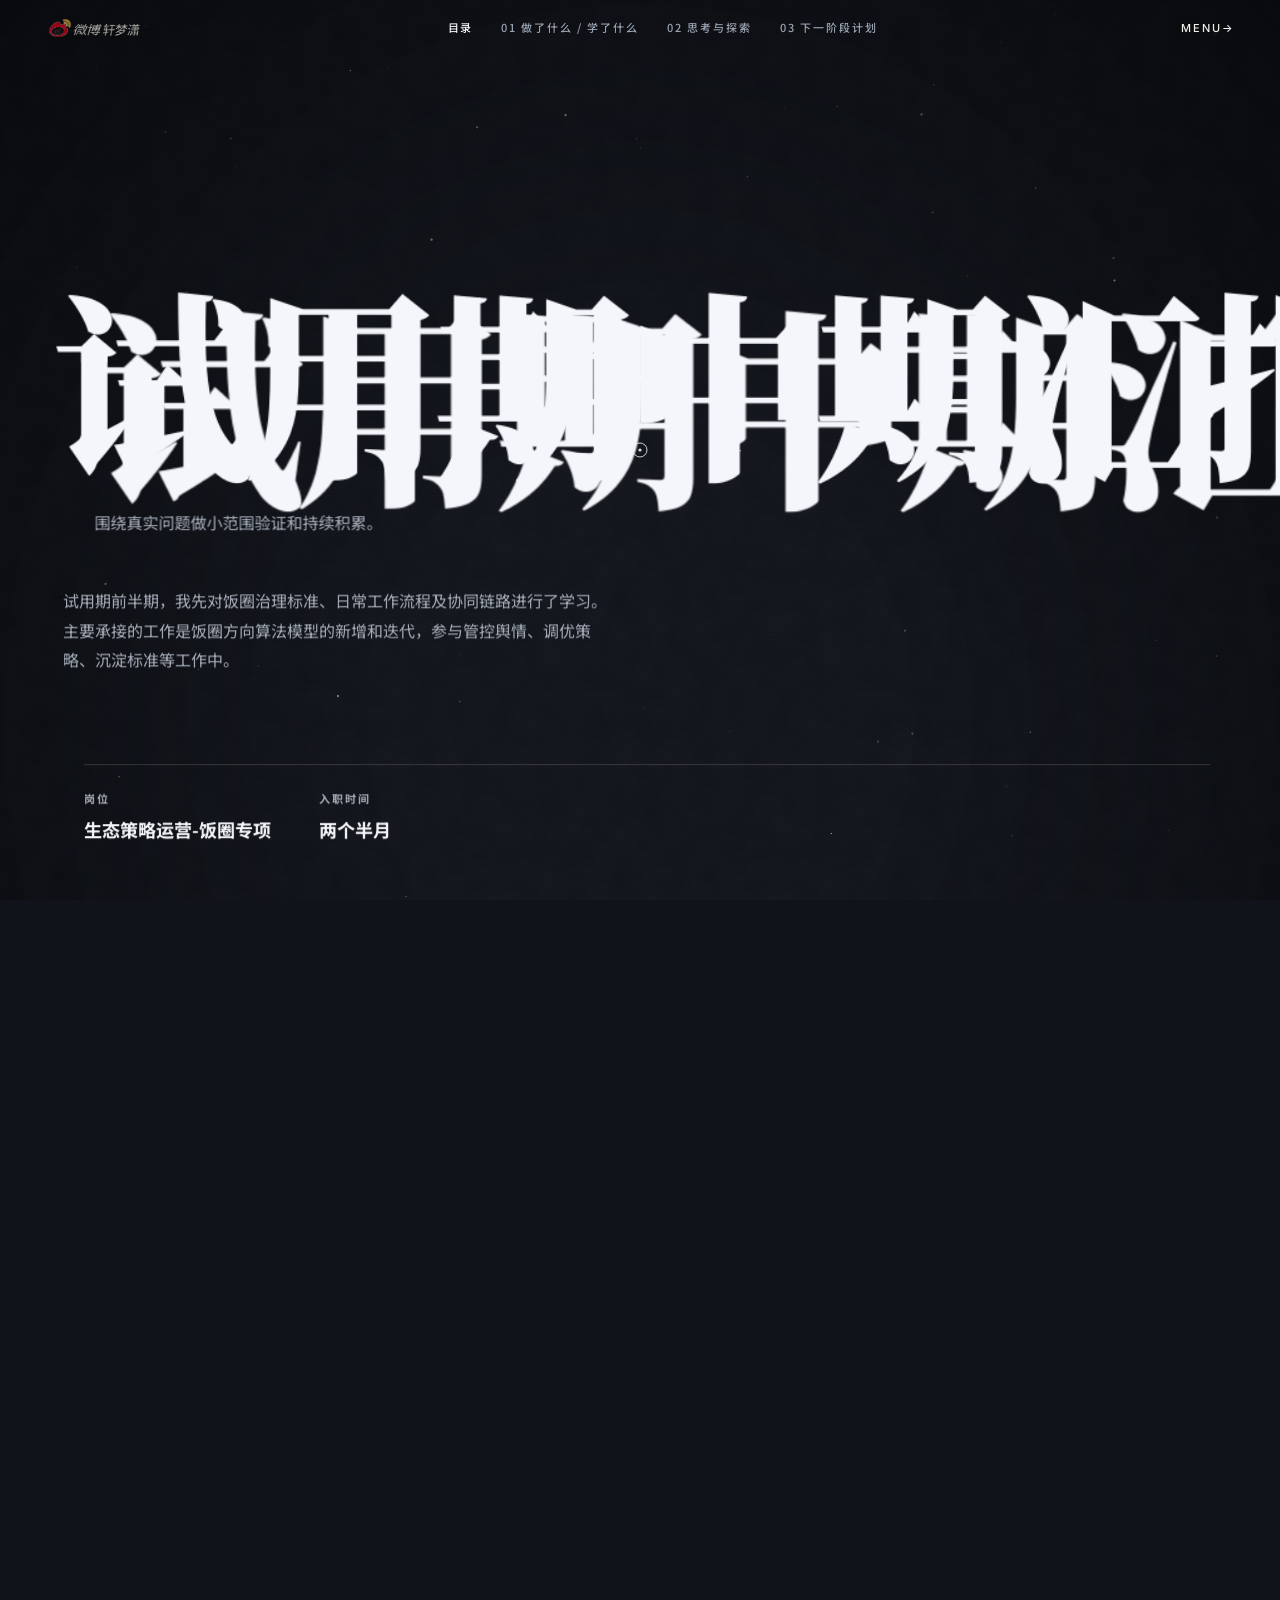
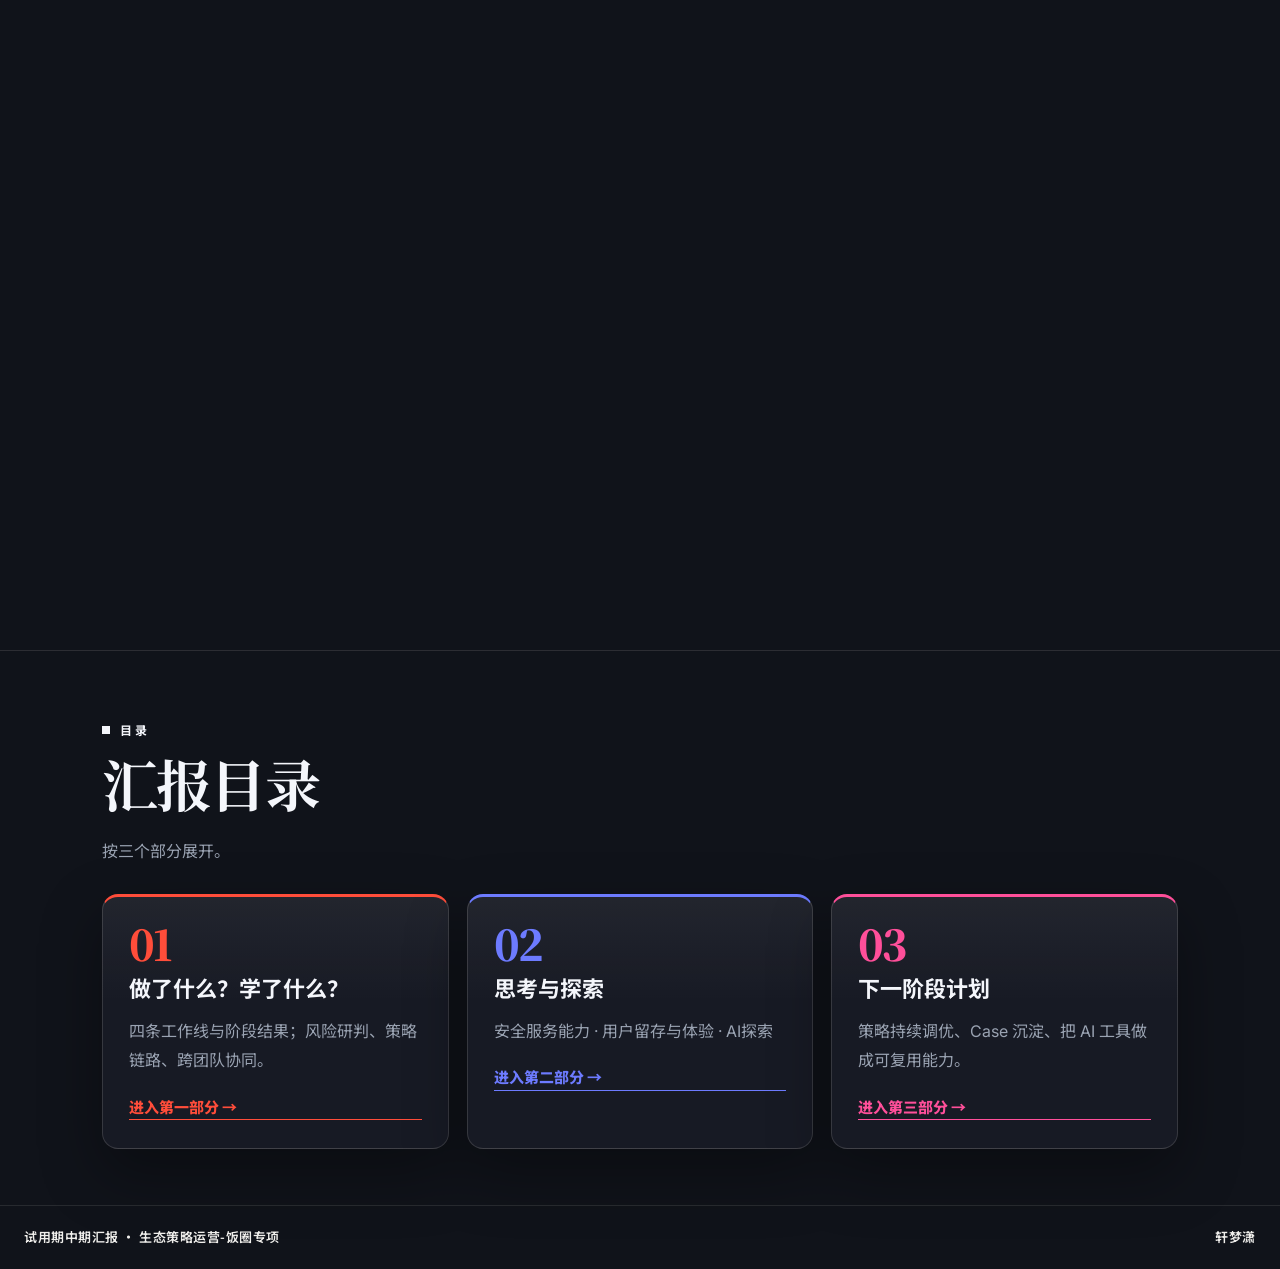
==== commit a4891c75: "统一各部分强调色，并让数据回到字号本身。 Co-authored-by: Cursor <cursoragent@cursor.com>" ====
--- a/site/index.html
+++ b/site/index.html
@@ -3,11 +3,12 @@
 <head>
   <meta charset="UTF-8" />
   <meta name="viewport" content="width=device-width, initial-scale=1" />
+  <meta http-equiv="Cache-Control" content="no-cache, no-store, must-revalidate" />
   <title>试用期中期汇报｜生态策略运营-饭圈专项</title>
   <link rel="preconnect" href="https://fonts.googleapis.com" />
   <link rel="preconnect" href="https://fonts.gstatic.com" crossorigin />
-  <link href="https://fonts.googleapis.com/css2?family=Noto+Sans+SC:wght@400;500;700&family=Noto+Serif+SC:wght@600;700;900&display=swap" rel="stylesheet" />
-  <link rel="stylesheet" href="css/style.css?v=n21" />
+  <link href="https://fonts.googleapis.com/css2?family=Inter:wght@400;500;600;700&family=Noto+Sans+SC:wght@400;500;700&family=Noto+Serif+SC:wght@600;700;900&display=swap" rel="stylesheet" />
+  <link rel="stylesheet" href="css/style.css?v=n38" />
 </head>
 <body>
   <canvas class="fx-bg" id="fx-bg"></canvas>
@@ -18,7 +19,7 @@
     <nav class="nav-links">
       <a class="is-active" href="index.html">目录</a>
       <a href="work.html">01 做了什么 / 学了什么</a>
-      <a href="think.html">02 思考与探索</a>
+      <a href="think.html?v=24">02 思考与探索</a>
       <a href="plan.html">03 下一阶段计划</a>
     </nav>
     <button class="menu-btn" type="button">Menu</button>
@@ -31,7 +32,7 @@
     <nav>
       <a class="chapter" href="index.html"><span class="idx">00</span>目录与自我介绍<em>Overview</em></a>
       <a class="chapter" href="work.html"><span class="idx">01</span>做了什么？学了什么？<em>Work &amp; Learning</em></a>
-      <a class="chapter" href="think.html"><span class="idx">02</span>思考与探索<em>Safety · Retention · AI</em></a>
+      <a class="chapter" href="think.html?v=24"><span class="idx">02</span>思考与探索<em>Safety · Retention · AI</em></a>
       <a class="chapter" href="plan.html"><span class="idx">03</span>下一阶段计划<em>Next</em></a>
     </nav>
     <p style="color:var(--dim);font-size:12px;letter-spacing:.2em;text-transform:uppercase;">生态策略运营 · 饭圈专项 · 入职两个半月</p>
@@ -64,7 +65,7 @@
           <p>四条工作线与阶段结果；风险研判、策略链路、跨团队协同。</p>
           <div class="hint-click">进入第一部分 →</div>
         </a>
-        <a class="card" href="think.html">
+        <a class="card" href="think.html?v=24">
           <div class="num">02</div>
           <h3>思考与探索</h3>
           <p>安全服务能力 · 用户留存与体验 · AI探索</p>
@@ -85,6 +86,6 @@
     <span>轩梦潇</span>
   </footer>
   <script src="js/fx.js"></script>
-  <script src="js/main.js?v=n20"></script>
+  <script src="js/main.js?v=n22"></script>
 </body>
 </html>
--- a/site/css/style.css
+++ b/site/css/style.css
@@ -45,7 +45,7 @@
   box-shadow: inset 0 -1px 0 transparent;
   transition: box-shadow .35s var(--ease);
 }
-a:hover { box-shadow: inset 0 -1px 0 #3ee0c9; }
+a:hover { box-shadow: inset 0 -1px 0 #6d7bff; }
 button { font-family: inherit; cursor: pointer; }
 
 .fx-bg,
@@ -111,7 +111,7 @@
   background: rgba(255, 255, 255, 0.9);
   border: 1px solid var(--line);
   border-radius: 18px;
-  box-shadow: 0 10px 36px rgba(0, 0, 0, 0.06), inset 0 -3px 0 #3ee0c9;
+  box-shadow: 0 10px 36px rgba(0, 0, 0, 0.06), inset 0 -3px 0 #6d7bff;
 }
 
 .nav-links {
@@ -143,7 +143,7 @@
 .menu-btn::after {
   content: " →";
   display: inline-block;
-  color: #3ee0c9;
+  color: #6d7bff;
   transition: transform .35s var(--ease);
 }
 .menu-btn:hover::after { transform: translateX(4px); }
@@ -175,11 +175,11 @@
   line-height: 1.15;
   box-shadow: none;
 }
-.overlay a.chapter:hover { color: var(--ink); box-shadow: inset 0 -1px 0 #3ee0c9; }
+.overlay a.chapter:hover { color: var(--ink); box-shadow: inset 0 -1px 0 #6d7bff; }
 .overlay a.chapter span.idx {
   font-family: var(--mono);
   font-size: 12px;
-  color: #3ee0c9;
+  color: #6d7bff;
   letter-spacing: 0.08em;
 }
 .overlay a.chapter em {
@@ -234,9 +234,9 @@
   font-weight: 600;
   letter-spacing: 0.14em;
   text-transform: uppercase;
-  color: #3ee0c9;
+  color: #6d7bff;
   margin-bottom: 18px;
-  border: 1px solid #3ee0c9;
+  border: 1px solid #6d7bff;
   border-radius: 999px;
   padding: 6px 12px;
   background: rgba(12, 125, 100, 0.12);
@@ -277,7 +277,7 @@
   font-weight: 600;
   letter-spacing: 0.14em;
   text-transform: none;
-  color: #9bb7ff;
+  color: #6d7bff;
   margin-bottom: 14px;
 }
 .section-label::before {
@@ -286,7 +286,7 @@
   width: 8px;
   height: 8px;
   margin-right: 10px;
-  background: #3ee0c9;
+  background: #6d7bff;
   vertical-align: 1px;
 }
 .case-label {
@@ -341,16 +341,16 @@
 }
 .card:hover {
   transform: translateY(-4px);
-  border-color: #3ee0c9;
+  border-color: #6d7bff;
 }
 .card .num {
   display: inline-block;
   font-family: var(--mono);
   font-size: 12px;
   font-weight: 600;
-  color: #3ee0c9;
+  color: #6d7bff;
   letter-spacing: 0.14em;
-  border: 1px solid #3ee0c9;
+  border: 1px solid #6d7bff;
   border-radius: 999px;
   padding: 4px 10px;
   margin-bottom: 12px;
@@ -364,12 +364,12 @@
   border: 1px solid var(--line);
   border-radius: 18px;
   padding: 26px 24px 22px;
-  box-shadow: inset 5px 0 0 #3ee0c9, 0 10px 28px rgba(0, 0, 0, 0.04);
+  box-shadow: inset 5px 0 0 #6d7bff, 0 10px 28px rgba(0, 0, 0, 0.04);
   transition: transform .4s var(--ease), border-color .3s var(--ease);
 }
 .stat:hover {
   transform: translateY(-4px);
-  border-color: #3ee0c9;
+  border-color: #6d7bff;
 }
 .stat .value {
   font-family: var(--display);
@@ -377,7 +377,7 @@
   font-weight: 700;
   line-height: 1;
   letter-spacing: -0.045em;
-  color: #3ee0c9;
+  color: #6d7bff;
   display: inline-block;
   border-bottom: 0;
   padding-bottom: 0;
@@ -385,7 +385,7 @@
 .stat .unit {
   font-size: 0.48em;
   font-weight: 700;
-  color: #9bb7ff;
+  color: #6d7bff;
   margin-left: 2px;
   vertical-align: 0.12em;
 }
@@ -408,14 +408,14 @@
   font-family: var(--mono);
   font-size: 14px;
   font-weight: 600;
-  color: #3ee0c9;
+  color: #6d7bff;
   line-height: 1;
   letter-spacing: 0.08em;
   width: 48px;
   height: 48px;
   display: grid;
   place-items: center;
-  border: 1px solid #3ee0c9;
+  border: 1px solid #6d7bff;
   border-radius: 14px;
   background: rgba(12, 125, 100, 0.12);
 }
@@ -439,9 +439,9 @@
   cursor: pointer;
   transition: border-color .3s var(--ease), background .3s var(--ease);
 }
-.flow-step:hover { border-color: #3ee0c9; }
+.flow-step:hover { border-color: #6d7bff; }
 .flow-step.active {
-  border-color: #3ee0c9;
+  border-color: #6d7bff;
   border-width: 2px;
   padding: 17px 15px 15px;
   background: rgba(12, 125, 100, 0.12);
@@ -456,13 +456,13 @@
 }
 .flow-step b::after {
   content: " ›";
-  color: #3ee0c9;
+  color: #6d7bff;
   font-weight: 700;
 }
 .flow-step span { color: var(--muted); font-size: 14px; line-height: 1.55; display: block; }
 .flow-arrow {
   align-self: center;
-  color: #3ee0c9;
+  color: #6d7bff;
   font-size: 28px;
   font-weight: 600;
   line-height: 1;
@@ -494,11 +494,11 @@
   box-shadow: none;
   border-radius: 999px;
 }
-.subnav a:hover { color: var(--ink); box-shadow: none; background: rgba(12, 125, 100, 0.16); }
+.subnav a:hover { color: var(--ink); box-shadow: none; background: transparent; }
 .subnav a.is-active {
   color: var(--ink);
   box-shadow: none;
-  background: rgba(46, 75, 184, 0.28);
+  background: transparent;
 }
 
 .problem-list { display: grid; gap: 12px; }
@@ -521,7 +521,7 @@
 .problem summary::-webkit-details-marker { display: none; }
 .problem summary .n {
   font-family: var(--mono);
-  color: #3ee0c9;
+  color: #6d7bff;
   font-size: 12px;
   font-weight: 500;
 }
@@ -537,7 +537,7 @@
   font-weight: 600;
   letter-spacing: 0.04em;
   text-transform: none;
-  color: #9bb7ff;
+  color: #6d7bff;
   margin-bottom: 16px;
 }
 .ctx .card { background: transparent; }
@@ -556,7 +556,7 @@
   margin-top: 16px;
   padding: 22px 22px;
   background: #fff;
-  border: 1px solid #3ee0c9;
+  border: 1px solid #6d7bff;
   border-radius: 16px;
   min-height: 72px;
 }
@@ -615,12 +615,12 @@
 }
 .map-card:hover {
   transform: translateY(-6px);
-  border-color: #3ee0c9;
+  border-color: #6d7bff;
   box-shadow: none;
 }
 .map-card small {
   font-family: var(--mono);
-  color: #3ee0c9;
+  color: #6d7bff;
   font-size: 11px;
   letter-spacing: 0.16em;
 }
@@ -643,7 +643,7 @@
   color: var(--muted);
   box-shadow: none;
 }
-.spine li a:hover { color: #3ee0c9; box-shadow: none; }
+.spine li a:hover { color: #6d7bff; box-shadow: none; }
 
 .seg { margin: 8px 0 20px; }
 .seg-nav {
@@ -665,7 +665,7 @@
 }
 .seg-nav button.is-active {
   color: var(--ink);
-  box-shadow: inset 0 -1px 0 #3ee0c9;
+  box-shadow: inset 0 -1px 0 #6d7bff;
 }
 
 .gain {
@@ -738,7 +738,7 @@
   color: #eef2ff;
 }
 .mini-flow i {
-  color: #3ee0c9;
+  color: #6d7bff;
   font-style: normal;
   font-size: 22px;
   font-weight: 600;
@@ -759,7 +759,7 @@
 }
 .bar-row .top b {
   font-family: var(--mono);
-  color: #3ee0c9;
+  color: #6d7bff;
   font-weight: 500;
 }
 .bar {
@@ -772,7 +772,7 @@
   display: block;
   height: 100%;
   width: 0;
-  background: #3ee0c9;
+  background: #6d7bff;
   transition: width 1.1s var(--ease);
 }
 
@@ -804,14 +804,14 @@
   color: var(--muted);
   line-height: 1.65;
 }
-.sop .node:hover { border-color: #9bb7ff; }
+.sop .node:hover { border-color: #6d7bff; }
 .sop .node b { display: block; color: var(--ink); margin-bottom: 8px; font-size: 17px; font-weight: 700; }
 
 .caption {
   font-family: var(--sans);
   font-size: 15px;
   font-weight: 600;
-  color: #3ee0c9;
+  color: #6d7bff;
   margin-top: 12px;
   letter-spacing: 0;
 }
@@ -844,7 +844,7 @@
 .orig-flow:hover img { transform: scale(1.02); }
 
 .quote {
-  border-left: 4px solid #3ee0c9;
+  border-left: 4px solid #6d7bff;
   padding: 8px 0 8px 20px;
   color: var(--ink);
   font-size: 22px;
@@ -860,10 +860,10 @@
   font-weight: 600;
   letter-spacing: 0.02em;
   text-transform: none;
-  border: 1px solid #9bb7ff;
+  border: 1px solid #6d7bff;
   border-radius: 999px;
   padding: 6px 12px;
-  color: #9bb7ff;
+  color: #6d7bff;
   margin: 8px 8px 0 0;
 }
 
@@ -877,7 +877,7 @@
   font-family: var(--mono);
   font-size: 13px;
   font-weight: 500;
-  color: #3ee0c9;
+  color: #6d7bff;
   letter-spacing: 0.1em;
 }
 
@@ -897,7 +897,7 @@
   gap: 16px;
   flex-wrap: wrap;
   background: #fff;
-  box-shadow: inset 3px 0 0 #9bb7ff;
+  box-shadow: inset 3px 0 0 #6d7bff;
 }
 footer a { box-shadow: inset 0 -1px 0 transparent; }
 
@@ -905,10 +905,10 @@
   font-size: 16px;
   letter-spacing: 0;
   text-transform: none;
-  color: #3ee0c9;
+  color: #6d7bff;
   margin-top: 18px;
   font-weight: 700;
-  box-shadow: inset 0 -1px 0 #3ee0c9;
+  box-shadow: inset 0 -1px 0 #6d7bff;
   transition: transform .35s var(--ease);
 }
 .hint-click:hover { box-shadow: none; transform: translateX(3px); }
@@ -1397,7 +1397,7 @@
 
 /* 正文一色；只有数据在字重、字号、颜色上拉开 */
 .stat {
-  box-shadow: inset 5px 0 0 #75DCBD, 0 30px 80px rgba(0, 0, 0, 0.45) !important;
+  box-shadow: inset 5px 0 0 #6d7bff, 0 30px 80px rgba(0, 0, 0, 0.45) !important;
 }
 .stat .value {
   font-family: "Noto Sans SC", sans-serif !important;
@@ -1405,14 +1405,14 @@
   font-weight: 900 !important;
   letter-spacing: -0.07em;
   line-height: 0.92;
-  color: #75DCBD !important;
+  color: #6d7bff !important;
 }
 .stat .unit {
   font-size: 0.4em !important;
   font-weight: 800 !important;
   letter-spacing: 0;
   vertical-align: 0.18em;
-  color: #A8C4FF !important;
+  color: #6d7bff !important;
 }
 .stat .label {
   color: #f0efec !important;
@@ -1428,7 +1428,7 @@
   font-size: 28px !important;
   font-weight: 900 !important;
   letter-spacing: -0.04em;
-  color: #75DCBD !important;
+  color: #6d7bff !important;
   line-height: 1;
 }
 .bar {
@@ -1436,28 +1436,32 @@
   background: rgba(240, 239, 236, 0.12);
 }
 .bar i {
-  background: #75DCBD !important;
+  background: #6d7bff !important;
 }
 
 /* —— 印刷层级：字号锁死，颜色只标层级和章节转换 —— */
 :root {
-  --paper: #f3efe6;
-  --paper-dim: rgba(243, 239, 230, 0.62);
-  --paper-faint: rgba(243, 239, 230, 0.38);
-  --cinnabar: #ff5a36;
-  --brass: #e4b15a;
-  --cyan: #7fd0ff;
+  --paper: #f4f6fb;
+  --paper-dim: #9aa3b2;
+  --paper-faint: #9aa3b2;
+  --primary: #d6ff3f;
+  --secondary: #ff4f9a;
+  --accent: #ff4d3a;
+  --cinnabar: #ff4d3a;
+  --brass: #6d7bff;
+  --cyan: #ff4f9a;
+  --sage: #2ee6a6;
+  --field: #10131a;
+  --sans: "Inter", "Noto Sans SC", sans-serif;
   --serif: "Noto Serif SC", "Noto Sans SC", serif;
 }
 
 html { scroll-behavior: auto; }
 
 body {
-  background:
-    radial-gradient(900px 520px at 0% 0%, rgba(255, 90, 54, 0.09), transparent 60%),
-    radial-gradient(800px 480px at 100% 8%, rgba(127, 208, 255, 0.07), transparent 55%),
-    #090807 !important;
-  color: var(--paper);
+  background: var(--field) !important;
+  color: #9aa3b2 !important;
+  font-family: var(--sans);
 }
 
 .grain {
@@ -1536,7 +1540,7 @@
   font-size: clamp(76px, 12.5vw, 176px) !important;
   line-height: 0.9 !important;
   letter-spacing: -0.05em !important;
-  color: var(--cinnabar) !important;
+  color: var(--primary) !important;
   mix-blend-mode: screen;
 }
 .opener-kicker,
@@ -1593,7 +1597,7 @@
   margin: 12px 0 28px;
 }
 .chapter-index {
-  font-family: "Noto Sans SC", sans-serif !important;
+  font-family: var(--sans) !important;
   font-size: 13px !important;
   font-weight: 700 !important;
   letter-spacing: 0.28em !important;
@@ -1605,7 +1609,7 @@
   font-weight: 900 !important;
   line-height: 0.92 !important;
   letter-spacing: -0.045em !important;
-  color: var(--ink-ch, var(--paper)) !important;
+  color: var(--paper) !important;
   margin: 0 !important;
   max-width: 8em !important;
 }
@@ -1613,7 +1617,7 @@
 .chapter > .spine + .stage { margin-top: 28px; }
 .stage-mark {
   margin: 0 0 10px !important;
-  font-family: "Noto Sans SC", sans-serif !important;
+  font-family: var(--sans) !important;
   font-size: 13px !important;
   font-weight: 700 !important;
   letter-spacing: 0.32em !important;
@@ -1640,7 +1644,7 @@
   color: var(--paper) !important;
 }
 h3 {
-  font-family: "Noto Sans SC", sans-serif !important;
+  font-family: var(--sans) !important;
   font-size: 20px !important;
   font-weight: 700 !important;
   letter-spacing: 0 !important;
@@ -1652,7 +1656,7 @@
   font-size: 12px !important;
   font-weight: 700 !important;
   letter-spacing: 0.22em !important;
-  color: var(--brass) !important;
+  color: var(--primary) !important;
 }
 .lede,
 .hero-sub,
@@ -1664,7 +1668,7 @@
 .sop .node,
 .flow-detail,
 .map-card span {
-  font-family: "Noto Sans SC", sans-serif !important;
+  font-family: var(--sans) !important;
   font-size: 16px !important;
   font-weight: 400 !important;
   line-height: 1.85 !important;
@@ -1677,7 +1681,7 @@
   line-height: 1.45 !important;
   color: var(--paper) !important;
   background: transparent !important;
-  border-left: 3px solid var(--brass) !important;
+  border-left: 3px solid var(--accent) !important;
   border-radius: 0 !important;
 }
 .spine {
@@ -1692,17 +1696,17 @@
   color: var(--paper-dim) !important;
 }
 .chapter .spine li a:hover { color: var(--ink-ch) !important; }
-.subnav a[href="#safety"].is-active { color: var(--cinnabar) !important; opacity: 1; }
-.subnav a[href="#retention"].is-active { color: var(--brass) !important; opacity: 1; }
-.subnav a[href="#ai"].is-active { color: var(--cyan) !important; opacity: 1; }
+.subnav a[href="#safety"].is-active,
+.subnav a[href="#retention"].is-active,
+.subnav a[href="#ai"].is-active { color: #6d7bff !important; opacity: 1; }
 .nav-links a { color: var(--paper-dim) !important; opacity: 1; }
-.nav-links a.is-active,
 .nav-links a:hover { color: var(--paper) !important; }
+.nav-links a.is-active { color: var(--primary) !important; }
 .map-card b,
 .work-item h3,
 .card h3,
 .plan-card h3 {
-  font-family: "Noto Sans SC", sans-serif !important;
+  font-family: var(--sans) !important;
   font-size: 22px !important;
   font-weight: 700 !important;
   line-height: 1.35 !important;
@@ -1715,7 +1719,7 @@
 .work-item .idx,
 .card .num,
 .plan-card .idx {
-  color: var(--cinnabar) !important;
+  color: var(--primary) !important;
   font-weight: 700 !important;
   letter-spacing: 0.14em !important;
 }
@@ -1730,8 +1734,8 @@
 .flow-step,
 .plan-card {
   background:
-    linear-gradient(180deg, rgba(243, 239, 230, 0.035), transparent 42%),
-    #12110f !important;
+    linear-gradient(180deg, rgba(243, 239, 230, 0.05), transparent 42%),
+    #171a24 !important;
   border-color: rgba(243, 239, 230, 0.14) !important;
   box-shadow: 0 24px 60px rgba(0, 0, 0, 0.35) !important;
 }
@@ -1792,8 +1796,8 @@
   padding: 22px 26px !important;
   min-height: 0;
   background:
-    linear-gradient(180deg, rgba(243, 239, 230, 0.035), transparent 42%),
-    #12110f !important;
+    linear-gradient(180deg, rgba(243, 239, 230, 0.05), transparent 42%),
+    #171a24 !important;
   border: 1px solid rgba(243, 239, 230, 0.14) !important;
   border-radius: 16px !important;
   box-shadow: 0 24px 60px rgba(0, 0, 0, 0.35) !important;
@@ -1804,7 +1808,8 @@
 .flow-readout b,
 .flow-readout span,
 .flow-readout a {
-  color: rgba(243, 239, 230, 0.78) !important;
+  color: var(--paper-dim) !important;
+  font-family: var(--sans) !important;
   font-size: 16px !important;
   font-weight: 400 !important;
   line-height: 1.85 !important;
@@ -1821,3 +1826,688 @@
   height: 26px;
   filter: drop-shadow(0 1px 1px rgba(0, 0, 0, 0.55));
 }
+
+body,
+button,
+.nav-links,
+.menu-btn,
+.subnav a,
+.seg-nav button,
+.flow-step,
+.flow-step b,
+footer,
+.mini-flow span,
+.fold summary,
+.problem summary,
+.spine li a {
+  font-family: var(--sans) !important;
+}
+.overlay { background: var(--field) !important; }
+.subnav { background: rgba(18, 16, 14, 0.82) !important; }
+.seg-nav button.is-active {
+  color: var(--primary) !important;
+  box-shadow: inset 0 -1px 0 var(--primary) !important;
+}
+.hint-click,
+footer a:hover {
+  color: var(--accent) !important;
+}
+.stat {
+  box-shadow: inset 5px 0 0 var(--primary), 0 24px 60px rgba(0, 0, 0, 0.35) !important;
+}
+.stat .value,
+.bar-row .top b {
+  color: var(--primary) !important;
+  font-family: var(--sans) !important;
+}
+.stat .unit { color: #6d7bff !important; }
+.bar i { background: #6d7bff !important; }
+
+/* 层级：象牙色只给标题，正文是暖灰；朱红 / 金 / 雾蓝标出转折 */
+body { background: #10131a !important; color: #9aa3b2 !important; }
+.overlay, .subnav { background: #10131a !important; }
+
+h1, h1.opener-title, h2, h3.stage-title,
+.work-item h3, .card h3, .plan-card h3, .map-card b, .action-board h3, h4 {
+  color: #f4f6fb !important;
+}
+h2.chapter-title { color: var(--ink-ch, #f4f6fb) !important; }
+p, li, .lede, .hero-sub, .sub, .work-item p, .card p, .action-board p,
+.problem .body, .sop .node, .flow-detail, .map-card span,
+.stat .label, .stat .hint, .meta-row div small, .overlay a.chapter em,
+.flow-step span, .mini-flow span, footer, footer a, .caption, .lines, .lines div {
+  color: #9aa3b2 !important;
+}
+small, .caption, .stat .hint, .meta-row div small, .overlay a.chapter em {
+  color: #9aa3b2 !important;
+}
+b, strong, .meta-row div b, .flow-step b, .sop .node b, .fold summary {
+  color: #f4f6fb !important;
+}
+.lines b {
+  display: inline-block;
+  min-width: 4.5em;
+  margin-right: 10px;
+  color: #ff4d3a !important;
+}
+
+.kicker, .section-label, .case-label { color: #6d7bff !important; }
+.section-label::before, .kicker::before { background: currentColor !important; }
+#学了什么 > .section-label { color: #ff4f9a !important; }
+[data-flow] > .section-label { color: #ff4d3a !important; }
+#做了什么 > h2 { box-shadow: inset 0 -8px 0 rgba(224, 122, 95, 0.45); width: fit-content; }
+#学了什么 > h2 { box-shadow: inset 0 -8px 0 rgba(126, 176, 200, 0.5); width: fit-content; }
+[data-flow] > h2 { box-shadow: inset 0 -8px 0 #ff4d3a; width: fit-content; }
+
+.opener-ghost { color: #6d7bff !important; }
+.opener-line span:nth-child(1) { color: #ff4d3a !important; }
+.opener-line span:nth-child(2) { color: #6d7bff !important; }
+.opener-line span:nth-child(3) { color: #ff4f9a !important; }
+
+.chapter {
+  background: linear-gradient(180deg, color-mix(in srgb, var(--ink-ch, #6d7bff) 18%, transparent), transparent 460px) !important;
+}
+.chapter::before {
+  left: 0 !important;
+  width: 100% !important;
+  height: 3px !important;
+  background: var(--ink-ch) !important;
+}
+span.chapter-index {
+  font-family: var(--serif) !important;
+  font-size: clamp(64px, 8vw, 108px) !important;
+  font-weight: 900 !important;
+  letter-spacing: -0.06em !important;
+  line-height: 0.8 !important;
+  color: var(--ink-ch) !important;
+}
+.chapter > .stage {
+  padding: 20px 0 4px 22px;
+  border-left: 3px solid rgba(247, 243, 234, 0.16);
+}
+.stage-mark {
+  display: inline-flex !important;
+  width: fit-content;
+  padding: 6px 14px !important;
+  border: 1px solid currentColor;
+  border-radius: 999px;
+  background: color-mix(in srgb, currentColor 16%, transparent);
+}
+#safety-q, #ret-q { border-left-color: #ff4d3a !important; }
+#safety-t, #ret-t { border-left-color: #6d7bff !important; }
+#safety-a, #ret-a { border-left-color: #ff4f9a !important; }
+#safety-q .stage-mark, #ret-q .stage-mark { color: #ff4d3a !important; }
+#safety-t .stage-mark, #ret-t .stage-mark { color: #6d7bff !important; }
+#safety-a .stage-mark, #ret-a .stage-mark { color: #ff4f9a !important; }
+.spine li:nth-child(1) a { color: #ff4d3a !important; }
+.spine li:nth-child(2) a { color: #6d7bff !important; }
+.spine li:nth-child(3) a { color: #ff4f9a !important; }
+.subnav a { color: #9aa3b2 !important; }
+.subnav a[href="#safety"] { color: #ff4d3a !important; }
+.subnav a[href="#retention"] { color: #6d7bff !important; }
+.subnav a[href="#ai"] { color: #ff4f9a !important; }
+.subnav a.is-active { opacity: 1; text-decoration: underline; text-underline-offset: 6px; }
+
+.nav-links a { color: #9aa3b2 !important; opacity: 1 !important; }
+.nav-links a:hover, .nav-links a.is-active { color: #f4f6fb !important; }
+
+.quote {
+  color: #f4f6fb !important;
+  border-left: 4px solid #ff4d3a !important;
+  padding: 6px 0 6px 20px !important;
+  background: linear-gradient(90deg, rgba(224, 122, 95, 0.16), transparent 72%) !important;
+}
+
+.card .num, .plan-card .idx, .map-card small, .work-item .idx {
+  font-family: var(--serif) !important;
+  font-weight: 900 !important;
+  letter-spacing: -0.05em !important;
+  line-height: 0.9 !important;
+}
+.card .num, .plan-card .idx, .map-card small {
+  display: block;
+  font-size: 42px !important;
+  margin-bottom: 12px;
+}
+.work-item .idx {
+  font-size: 48px !important;
+  width: auto !important;
+  height: auto !important;
+  border: 0 !important;
+  background: none !important;
+  padding: 0 !important;
+}
+.map-card:nth-child(1),
+.grid-3 > a.card:nth-child(1),
+.grid-3 > .card:nth-child(1),
+.plan-card:nth-child(1),
+.work-item:nth-of-type(1) { border-top: 3px solid #ff4d3a !important; }
+.map-card:nth-child(2),
+.grid-3 > a.card:nth-child(2),
+.grid-3 > .card:nth-child(2),
+.plan-card:nth-child(2),
+.work-item:nth-of-type(2) { border-top: 3px solid #6d7bff !important; }
+.map-card:nth-child(3),
+.grid-3 > a.card:nth-child(3),
+.grid-3 > .card:nth-child(3),
+.plan-card:nth-child(3),
+.work-item:nth-of-type(3) { border-top: 3px solid #ff4f9a !important; }
+.work-item:nth-of-type(4) { border-top: 3px solid #2ee6a6 !important; }
+.map-card:nth-child(1) small,
+.grid-3 > a.card:nth-child(1) .num,
+.grid-3 > .card:nth-child(1) .num,
+.plan-card:nth-child(1) .idx,
+.work-item:nth-of-type(1) .idx { color: #ff4d3a !important; }
+.map-card:nth-child(2) small,
+.grid-3 > a.card:nth-child(2) .num,
+.grid-3 > .card:nth-child(2) .num,
+.plan-card:nth-child(2) .idx,
+.work-item:nth-of-type(2) .idx { color: #6d7bff !important; }
+.map-card:nth-child(3) small,
+.grid-3 > a.card:nth-child(3) .num,
+.grid-3 > .card:nth-child(3) .num,
+.plan-card:nth-child(3) .idx,
+.work-item:nth-of-type(3) .idx { color: #ff4f9a !important; }
+.work-item:nth-of-type(4) .idx { color: #2ee6a6 !important; }
+.hint-click { color: #6d7bff !important; }
+
+.stat .value, .stat .unit, .bar-row .top b { color: #6d7bff !important; }
+.stat { box-shadow: inset 4px 0 0 #6d7bff, 0 24px 60px rgba(0, 0, 0, 0.35) !important; }
+.bar { background: rgba(109, 123, 255, 0.18) !important; }
+.bar i { background: #6d7bff !important; }
+.tag {
+  color: #6d7bff !important;
+  border: 1px solid rgba(109, 123, 255, 0.45) !important;
+  background: rgba(109, 123, 255, 0.1) !important;
+}
+
+.flow-step, .flow-step b { background: #171a24 !important; }
+.flow-step span { color: #9aa3b2 !important; }
+.flow-step.active, .flow-step.is-active {
+  border-color: #6d7bff !important;
+  background: #171a24 !important;
+  box-shadow: inset 0 -3px 0 #6d7bff !important;
+}
+.flow-arrow { color: #6d7bff !important; }
+.seg-nav button { color: #9aa3b2 !important; }
+.seg-nav button.is-active {
+  color: #f4f6fb !important;
+  box-shadow: inset 0 -2px 0 #ff4f9a !important;
+}
+.sop .node { border-top: 2px solid #ff4f9a !important; }
+.sop .node b { color: #ff4f9a !important; }
+
+.flow-step b { background: transparent !important; color: #f4f6fb !important; }
+
+.map-card:nth-child(1),
+.grid-3 > a.card:nth-child(1),
+.grid-3 > .card:nth-child(1),
+.plan-card:nth-child(1),
+.work-item:nth-of-type(1) { border-top: 3px solid #ff4d3a !important; }
+.map-card:nth-child(2),
+.grid-3 > a.card:nth-child(2),
+.grid-3 > .card:nth-child(2),
+.plan-card:nth-child(2),
+.work-item:nth-of-type(2) { border-top: 3px solid #6d7bff !important; }
+.map-card:nth-child(3),
+.grid-3 > a.card:nth-child(3),
+.grid-3 > .card:nth-child(3),
+.plan-card:nth-child(3),
+.work-item:nth-of-type(3) { border-top: 3px solid #ff4f9a !important; }
+.work-item:nth-of-type(4) { border-top: 3px solid #2ee6a6 !important; }
+
+/* 数据是荧光贴纸，不再用金色 */
+.kicker, .opener-kicker, .section-label, .case-label { color: #ff4f9a !important; }
+#做了什么 > .section-label { color: #ff4d3a !important; }
+#学了什么 > .section-label { color: #6d7bff !important; }
+[data-flow] > .section-label { color: #2ee6a6 !important; }
+#做了什么 > h2 { box-shadow: inset 0 -8px 0 #ff4d3a; }
+#学了什么 > h2 { box-shadow: inset 0 -8px 0 #6d7bff; }
+[data-flow] > h2 { box-shadow: inset 0 -8px 0 #2ee6a6; }
+.opener-ghost { color: #ff4f9a !important; }
+.quote { border-left-color: #ff4d3a !important; background: linear-gradient(90deg, rgba(255, 77, 58, 0.2), transparent 72%) !important; }
+
+.stat {
+  background: #141824 !important;
+  border: 1px solid rgba(214, 255, 63, 0.55) !important;
+  box-shadow: 0 18px 40px rgba(214, 255, 63, 0.08) !important;
+}
+.stat .value {
+  font-family: var(--sans) !important;
+  font-size: clamp(72px, 8.4vw, 116px) !important;
+  font-weight: 900 !important;
+  letter-spacing: -0.08em !important;
+  line-height: 0.82 !important;
+  color: #12141c !important;
+  background: #d6ff3f !important;
+  display: inline-block !important;
+  padding: 2px 12px 8px !important;
+  border-radius: 12px !important;
+  transform: rotate(-2deg);
+}
+.stat .unit {
+  color: #12141c !important;
+  font-weight: 900 !important;
+}
+.stat .label {
+  color: #f4f6fb !important;
+  font-size: 17px !important;
+  font-weight: 700 !important;
+}
+.stat .hint { color: #9aa3b2 !important; }
+.bar { background: rgba(214, 255, 63, 0.16) !important; }
+.bar i { background: #d6ff3f !important; }
+.bar-row .top b {
+  color: #12141c !important;
+  background: #d6ff3f !important;
+  display: inline-block;
+  padding: 0 8px;
+  border-radius: 8px;
+  font-size: 32px !important;
+}
+.tag {
+  color: #ff4f9a !important;
+  border-color: rgba(255, 79, 154, 0.7) !important;
+  background: rgba(255, 79, 154, 0.12) !important;
+}
+.flow-step.active, .flow-step.is-active {
+  border-color: #d6ff3f !important;
+  background: #171a24 !important;
+  box-shadow: inset 0 -3px 0 #d6ff3f !important;
+}
+.flow-arrow { color: #d6ff3f !important; }
+.hint-click { color: #ff4f9a !important; }
+
+/* 颜色只跟「哪一部分」走：01 朱红、02 靛蓝、03 品红。荧光黄只给数据。 */
+.opener-ghost { color: #f4f6fb !important; }
+body:has(#做了什么) .opener-ghost,
+body:has(#做了什么) .kicker,
+body:has(#做了什么) .section-label,
+body:has(#做了什么) .case-label,
+#学了什么 > .section-label,
+[data-flow] > .section-label { color: #ff4d3a !important; }
+body:has(#safety) .opener-ghost,
+body:has(#safety) .kicker,
+body:has(#safety) .section-label { color: #6d7bff !important; }
+body:has(.plan-card) .opener-ghost,
+body:has(.plan-card) .kicker { color: #ff4f9a !important; }
+#做了什么 > h2,
+#学了什么 > h2,
+[data-flow] > h2 { box-shadow: inset 0 -8px 0 #ff4d3a; }
+
+.grid-3 > a.card:nth-child(1) .hint-click { color: #ff4d3a !important; }
+.grid-3 > a.card:nth-child(2) .hint-click { color: #6d7bff !important; }
+.grid-3 > a.card:nth-child(3) .hint-click { color: #ff4f9a !important; }
+
+.work-item:nth-of-type(1),
+.work-item:nth-of-type(2),
+.work-item:nth-of-type(3),
+.work-item:nth-of-type(4),
+#学了什么 .card { border-top-color: #ff4d3a !important; }
+.work-item:nth-of-type(1) .idx,
+.work-item:nth-of-type(2) .idx,
+.work-item:nth-of-type(3) .idx,
+.work-item:nth-of-type(4) .idx,
+#学了什么 .card .num,
+body:has(#做了什么) .lines b { color: #ff4d3a !important; }
+body:has(#做了什么) .tag {
+  color: #ff4d3a !important;
+  border-color: rgba(255, 77, 58, 0.55) !important;
+  background: rgba(255, 77, 58, 0.1) !important;
+}
+body:has(#做了什么) .flow-step.active,
+body:has(#做了什么) .flow-step.is-active {
+  border-color: #ff4d3a !important;
+  background: #171a24 !important;
+  box-shadow: inset 0 -3px 0 #ff4d3a !important;
+}
+body:has(#做了什么) .flow-arrow { color: #ff4d3a !important; }
+
+.chapter { --ink-ch: #6d7bff !important; }
+.opener-line span,
+.opener-line span:nth-child(1),
+.opener-line span:nth-child(2),
+.opener-line span:nth-child(3),
+.subnav a,
+.subnav a[href="#safety"],
+.subnav a[href="#retention"],
+.subnav a[href="#ai"],
+.chapter .spine li a,
+#safety-q .stage-mark, #safety-t .stage-mark, #safety-a .stage-mark,
+#ret-q .stage-mark, #ret-t .stage-mark, #ret-a .stage-mark { color: #6d7bff !important; }
+#safety-q, #safety-t, #safety-a,
+#ret-q, #ret-t, #ret-a { border-left-color: #6d7bff !important; }
+.map-card:nth-child(1),
+.map-card:nth-child(2),
+.map-card:nth-child(3) { border-top-color: #6d7bff !important; }
+.map-card:nth-child(1) small,
+.map-card:nth-child(2) small,
+.map-card:nth-child(3) small { color: #6d7bff !important; }
+.chapter .quote {
+  border-left-color: #6d7bff !important;
+  background: linear-gradient(90deg, rgba(109, 123, 255, 0.18), transparent 72%) !important;
+}
+body:has(#safety) .sop .node { border-top-color: #6d7bff !important; }
+body:has(#safety) .sop .node b { color: #6d7bff !important; }
+body:has(#safety) .seg-nav button.is-active { box-shadow: inset 0 -2px 0 #6d7bff !important; }
+body:has(#safety) .flow-step.active,
+body:has(#safety) .flow-step.is-active {
+  border-color: #6d7bff !important;
+  background: #171a24 !important;
+  box-shadow: inset 0 -3px 0 #6d7bff !important;
+}
+body:has(#safety) .flow-arrow { color: #6d7bff !important; }
+
+.plan-card:nth-child(1),
+.plan-card:nth-child(2),
+.plan-card:nth-child(3) { border-top-color: #ff4f9a !important; }
+.plan-card:nth-child(1) .idx,
+.plan-card:nth-child(2) .idx,
+.plan-card:nth-child(3) .idx,
+.plan-card .hint-click { color: #ff4f9a !important; }
+
+.menu-btn::after { color: #f4f6fb !important; }
+.overlay { background: #10131a !important; }
+.overlay nav {
+  display: flex !important;
+  flex-direction: column;
+  justify-content: center;
+  align-items: flex-start;
+  gap: 36px;
+}
+.overlay a,
+.overlay a:hover,
+.overlay a:focus,
+.overlay a.chapter,
+.overlay a.chapter:hover {
+  box-shadow: none !important;
+  border: 0 !important;
+  background: none !important;
+  text-decoration: none !important;
+}
+.overlay a.chapter {
+  display: flex !important;
+  flex-wrap: wrap;
+  align-items: baseline;
+  column-gap: 14px;
+  row-gap: 4px;
+  width: max-content !important;
+  max-width: min(18em, 100%);
+  padding: 0 !important;
+  font-family: var(--serif) !important;
+  font-size: clamp(36px, 4.6vw, 60px) !important;
+  font-weight: 900 !important;
+  letter-spacing: -0.045em !important;
+  line-height: 1.08 !important;
+  color: #f4f6fb !important;
+}
+.overlay a.chapter span.idx {
+  font-family: var(--serif) !important;
+  font-size: clamp(32px, 4vw, 52px) !important;
+  font-weight: 900 !important;
+  letter-spacing: -0.06em !important;
+  line-height: 0.9 !important;
+}
+.overlay a.chapter:nth-child(1) span.idx { color: #9aa3b2 !important; }
+.overlay a.chapter:nth-child(2) span.idx { color: #ff4d3a !important; }
+.overlay a.chapter:nth-child(3) span.idx { color: #6d7bff !important; }
+.overlay a.chapter:nth-child(4) span.idx { color: #ff4f9a !important; }
+.overlay a.chapter:nth-child(1):hover { color: #f4f6fb !important; }
+.overlay a.chapter:nth-child(2):hover { color: #ff4d3a !important; }
+.overlay a.chapter:nth-child(3):hover { color: #6d7bff !important; }
+.overlay a.chapter:nth-child(4):hover { color: #ff4f9a !important; }
+.overlay a.chapter em {
+  flex-basis: 100%;
+  margin: 0 0 0 1.35em;
+  font-family: var(--sans) !important;
+  font-size: 12px !important;
+  font-weight: 500 !important;
+  letter-spacing: 0.16em !important;
+  text-transform: uppercase;
+  line-height: 1.4 !important;
+  color: #6d7584 !important;
+}
+.kicker, .section-label, .case-label { color: #9aa3b2 !important; }
+.hint-click { box-shadow: inset 0 -1px 0 currentColor !important; }
+
+/* 一页只许一种强调色：01 品红，02 蓝，03 粉。目录和菜单才三种并置。 */
+body:has(#做了什么) .nav-links a.is-active,
+body:has(#做了什么) .kicker,
+body:has(#做了什么) .section-label,
+body:has(#做了什么) .case-label,
+body:has(#做了什么) .opener-ghost,
+body:has(#做了什么) .work-item .idx,
+body:has(#做了什么) .card .num,
+body:has(#做了什么) .lines b,
+body:has(#做了什么) .tag,
+body:has(#做了什么) .flow-arrow,
+body:has(#做了什么) .hint-click,
+body:has(#做了什么) footer a:hover { color: #ff4d3a !important; }
+body:has(#做了什么) .work-item,
+body:has(#做了什么) #学了什么 .card { border-top-color: #ff4d3a !important; }
+body:has(#做了什么) .tag {
+  border-color: rgba(255, 77, 58, 0.45) !important;
+  background: rgba(255, 77, 58, 0.1) !important;
+}
+body:has(#做了什么) #做了什么 > h2,
+body:has(#做了什么) #学了什么 > h2,
+body:has(#做了什么) [data-flow] > h2 { box-shadow: inset 0 -8px 0 #ff4d3a !important; }
+body:has(#做了什么) a:hover { box-shadow: inset 0 -1px 0 #ff4d3a !important; }
+body:has(#做了什么) .stat { box-shadow: none !important; border-color: #ff4d3a !important; }
+body:has(#做了什么) .stat .value,
+body:has(#做了什么) .stat .unit,
+body:has(#做了什么) .bar i,
+body:has(#做了什么) .bar-row .top b {
+  background: #ff4d3a !important;
+  color: #12141c !important;
+}
+body:has(#做了什么) .bar { background: rgba(255, 77, 58, 0.18) !important; }
+body:has(#做了什么) .flow-step.active,
+body:has(#做了什么) .flow-step.is-active {
+  border-color: #ff4d3a !important;
+  box-shadow: inset 0 -3px 0 #ff4d3a !important;
+  background: #171a24 !important;
+}
+
+body:has(#safety) .nav-links a.is-active,
+body:has(#safety) .kicker,
+body:has(#safety) .opener-kicker,
+body:has(#safety) .section-label,
+body:has(#safety) .opener-ghost,
+body:has(#safety) .opener-line span,
+body:has(#safety) .opener-line span:nth-child(1),
+body:has(#safety) .opener-line span:nth-child(2),
+body:has(#safety) .opener-line span:nth-child(3),
+body:has(#safety) .chapter-index,
+body:has(#safety) h2.chapter-title,
+body:has(#safety) .stage-mark,
+body:has(#safety) .spine li a,
+body:has(#safety) .map-card small,
+body:has(#safety) .subnav a,
+body:has(#safety) .subnav a:hover,
+body:has(#safety) .subnav a.is-active,
+body:has(#safety) .subnav a[href="#safety"],
+body:has(#safety) .subnav a[href="#retention"],
+body:has(#safety) .subnav a[href="#ai"],
+body:has(#safety) .subnav a[href="#safety"].is-active,
+body:has(#safety) .subnav a[href="#retention"].is-active,
+body:has(#safety) .subnav a[href="#ai"].is-active,
+body:has(#safety) .tag,
+body:has(#safety) .flow-arrow,
+body:has(#safety) .sop .node b,
+body:has(#safety) .hint-click,
+body:has(#safety) footer a:hover { color: #6d7bff !important; }
+body:has(#safety) .subnav a {
+  background: transparent !important;
+  box-shadow: none !important;
+  text-decoration-color: #6d7bff !important;
+}
+body:has(#safety) .subnav a.is-active { text-decoration: underline; text-underline-offset: 6px; }
+body:has(#safety) .chapter::before,
+body:has(#safety) .bar i,
+body:has(#safety) .stat .value,
+body:has(#safety) .stat .unit { background: #6d7bff !important; }
+body:has(#safety) .stat .value,
+body:has(#safety) .stat .unit { color: #12141c !important; }
+body:has(#safety) .stat { border-color: #6d7bff !important; box-shadow: none !important; }
+body:has(#safety) .map-card,
+body:has(#safety) #safety-q,
+body:has(#safety) #safety-t,
+body:has(#safety) #safety-a,
+body:has(#safety) #ret-q,
+body:has(#safety) #ret-t,
+body:has(#safety) #ret-a { border-top-color: #6d7bff !important; border-left-color: #6d7bff !important; }
+body:has(#safety) .quote {
+  border-left-color: #6d7bff !important;
+  background: linear-gradient(90deg, rgba(109, 123, 255, 0.18), transparent 72%) !important;
+}
+body:has(#safety) .sop .node { border-top-color: #6d7bff !important; }
+body:has(#safety) .seg-nav button.is-active,
+body:has(#safety) .flow-step.active,
+body:has(#safety) .flow-step.is-active {
+  color: #f4f6fb !important;
+  border-color: #6d7bff !important;
+  box-shadow: inset 0 -3px 0 #6d7bff !important;
+  background: #171a24 !important;
+}
+body:has(#safety) a:hover { box-shadow: inset 0 -1px 0 #6d7bff !important; }
+body:has(#safety) .bar { background: rgba(109, 123, 255, 0.18) !important; }
+
+body:has(.plan-card) .nav-links a.is-active,
+body:has(.plan-card) .kicker,
+body:has(.plan-card) .opener-ghost,
+body:has(.plan-card) .plan-card .idx,
+body:has(.plan-card) .plan-card .hint-click,
+body:has(.plan-card) footer a:hover { color: #ff4f9a !important; }
+body:has(.plan-card) .plan-card { border-top-color: #ff4f9a !important; }
+body:has(.plan-card) a:hover { box-shadow: inset 0 -1px 0 #ff4f9a !important; }
+
+.bar,
+.tag { background-image: none !important; }
+.section-label,
+.index-page .section-label { color: #f4f6fb !important; }
+body:has(#做了什么) .overlay a,
+body:has(#做了什么) .overlay a:hover,
+body:has(#safety) .overlay a,
+body:has(#safety) .overlay a:hover,
+body:has(.plan-card) .overlay a,
+body:has(.plan-card) .overlay a:hover { box-shadow: none !important; }
+
+/* 序号配色只留给目录。页面内部的卡片、数据贴纸一律跟该部分走。 */
+body:has(#safety) .chapter,
+body:has(#safety) .chapter[data-ink="cinnabar"],
+body:has(#safety) .chapter[data-ink="brass"],
+body:has(#safety) .chapter[data-ink="cyan"] { --ink-ch: #6d7bff !important; }
+body:has(#safety) .grid-3 > .card,
+body:has(#safety) .grid-3 > .card:nth-child(1),
+body:has(#safety) .grid-3 > .card:nth-child(2),
+body:has(#safety) .grid-3 > .card:nth-child(3),
+body:has(#safety) .card { border-top-color: #6d7bff !important; }
+body:has(#safety) .bar-row .top b,
+body:has(#safety) .bar i {
+  background: #6d7bff !important;
+  color: #12141c !important;
+}
+body:has(#safety) .bar { background: rgba(109, 123, 255, 0.18) !important; }
+body:has(#safety) .tag {
+  color: #6d7bff !important;
+  border-color: rgba(109, 123, 255, 0.45) !important;
+  background: rgba(109, 123, 255, 0.1) !important;
+}
+body:has(#safety) .chapter-title::before {
+  display: none !important;
+  box-shadow: none !important;
+  border-color: transparent !important;
+}
+body:has(#safety) [data-flow] > h2 { box-shadow: inset 0 -8px 0 #6d7bff !important; }
+
+body:has(.plan-card) .grid-3 > a.card,
+body:has(.plan-card) .grid-3 > a.card:nth-child(1),
+body:has(.plan-card) .grid-3 > a.card:nth-child(2),
+body:has(.plan-card) .grid-3 > a.card:nth-child(3),
+body:has(.plan-card) .plan-card,
+body:has(.plan-card) .plan-card:nth-child(1),
+body:has(.plan-card) .plan-card:nth-child(2),
+body:has(.plan-card) .plan-card:nth-child(3) { border-top-color: #ff4f9a !important; }
+body:has(.plan-card) .plan-card .idx,
+body:has(.plan-card) .plan-card .hint-click,
+body:has(.plan-card) .kicker,
+body:has(.plan-card) .section-label,
+body:has(.plan-card) .opener-ghost,
+body:has(.plan-card) .tag { color: #ff4f9a !important; }
+body:has(.plan-card) .bar-row .top b,
+body:has(.plan-card) .stat .value,
+body:has(.plan-card) .stat .unit,
+body:has(.plan-card) .bar i {
+  background: #ff4f9a !important;
+  color: #12141c !important;
+}
+body:has(.plan-card) .tag {
+  border-color: rgba(255, 79, 154, 0.45) !important;
+  background: rgba(255, 79, 154, 0.1) !important;
+}
+body:has(.plan-card) [data-flow] > h2 { box-shadow: inset 0 -8px 0 #ff4f9a !important; }
+
+/* 数据只靠字号、字重和该页的颜色，不再铺色块。 */
+.stat {
+  background: #171a24 !important;
+  border: 1px solid rgba(244, 246, 251, 0.1) !important;
+  box-shadow: none !important;
+}
+.stat .value {
+  display: block !important;
+  background: none !important;
+  padding: 0 !important;
+  border-radius: 0 !important;
+  transform: none !important;
+  font-family: var(--sans) !important;
+  font-size: clamp(64px, 7.2vw, 104px) !important;
+  font-weight: 900 !important;
+  letter-spacing: -0.075em !important;
+  line-height: 0.84 !important;
+}
+.stat .unit {
+  display: inline !important;
+  background: none !important;
+  padding: 0 !important;
+  border-radius: 0 !important;
+  font-size: 0.38em !important;
+  font-weight: 800 !important;
+  letter-spacing: 0 !important;
+  margin-left: 0.08em !important;
+  vertical-align: 0.55em !important;
+}
+.bar-row .top b {
+  display: inline !important;
+  background: none !important;
+  padding: 0 !important;
+  border-radius: 0 !important;
+  font-size: 28px !important;
+  font-weight: 900 !important;
+  letter-spacing: -0.05em !important;
+  line-height: 1 !important;
+}
+body:has(#做了什么) .stat,
+body:has(#safety) .stat { border-color: rgba(244, 246, 251, 0.1) !important; box-shadow: none !important; }
+body:has(#做了什么) .stat .value,
+body:has(#做了什么) .stat .unit,
+body:has(#做了什么) .bar-row .top b {
+  color: #ff4d3a !important;
+  background: none !important;
+}
+body:has(#safety) .stat .value,
+body:has(#safety) .stat .unit,
+body:has(#safety) .bar-row .top b {
+  color: #6d7bff !important;
+  background: none !important;
+}
+body:has(.plan-card) .stat .value,
+body:has(.plan-card) .stat .unit,
+body:has(.plan-card) .bar-row .top b {
+  color: #ff4f9a !important;
+  background: none !important;
+}
+.seg-nav button { color: #9aa3b2 !important; background: transparent !important; }
+body:has(#做了什么) .seg-nav button.is-active { color: #ff4d3a !important; box-shadow: inset 0 -2px 0 #ff4d3a !important; background: transparent !important; }
+body:has(#safety) .seg-nav button.is-active { color: #6d7bff !important; box-shadow: inset 0 -2px 0 #6d7bff !important; background: transparent !important; }
+body:has(.plan-card) .seg-nav button.is-active { color: #ff4f9a !important; box-shadow: inset 0 -2px 0 #ff4f9a !important; background: transparent !important; }
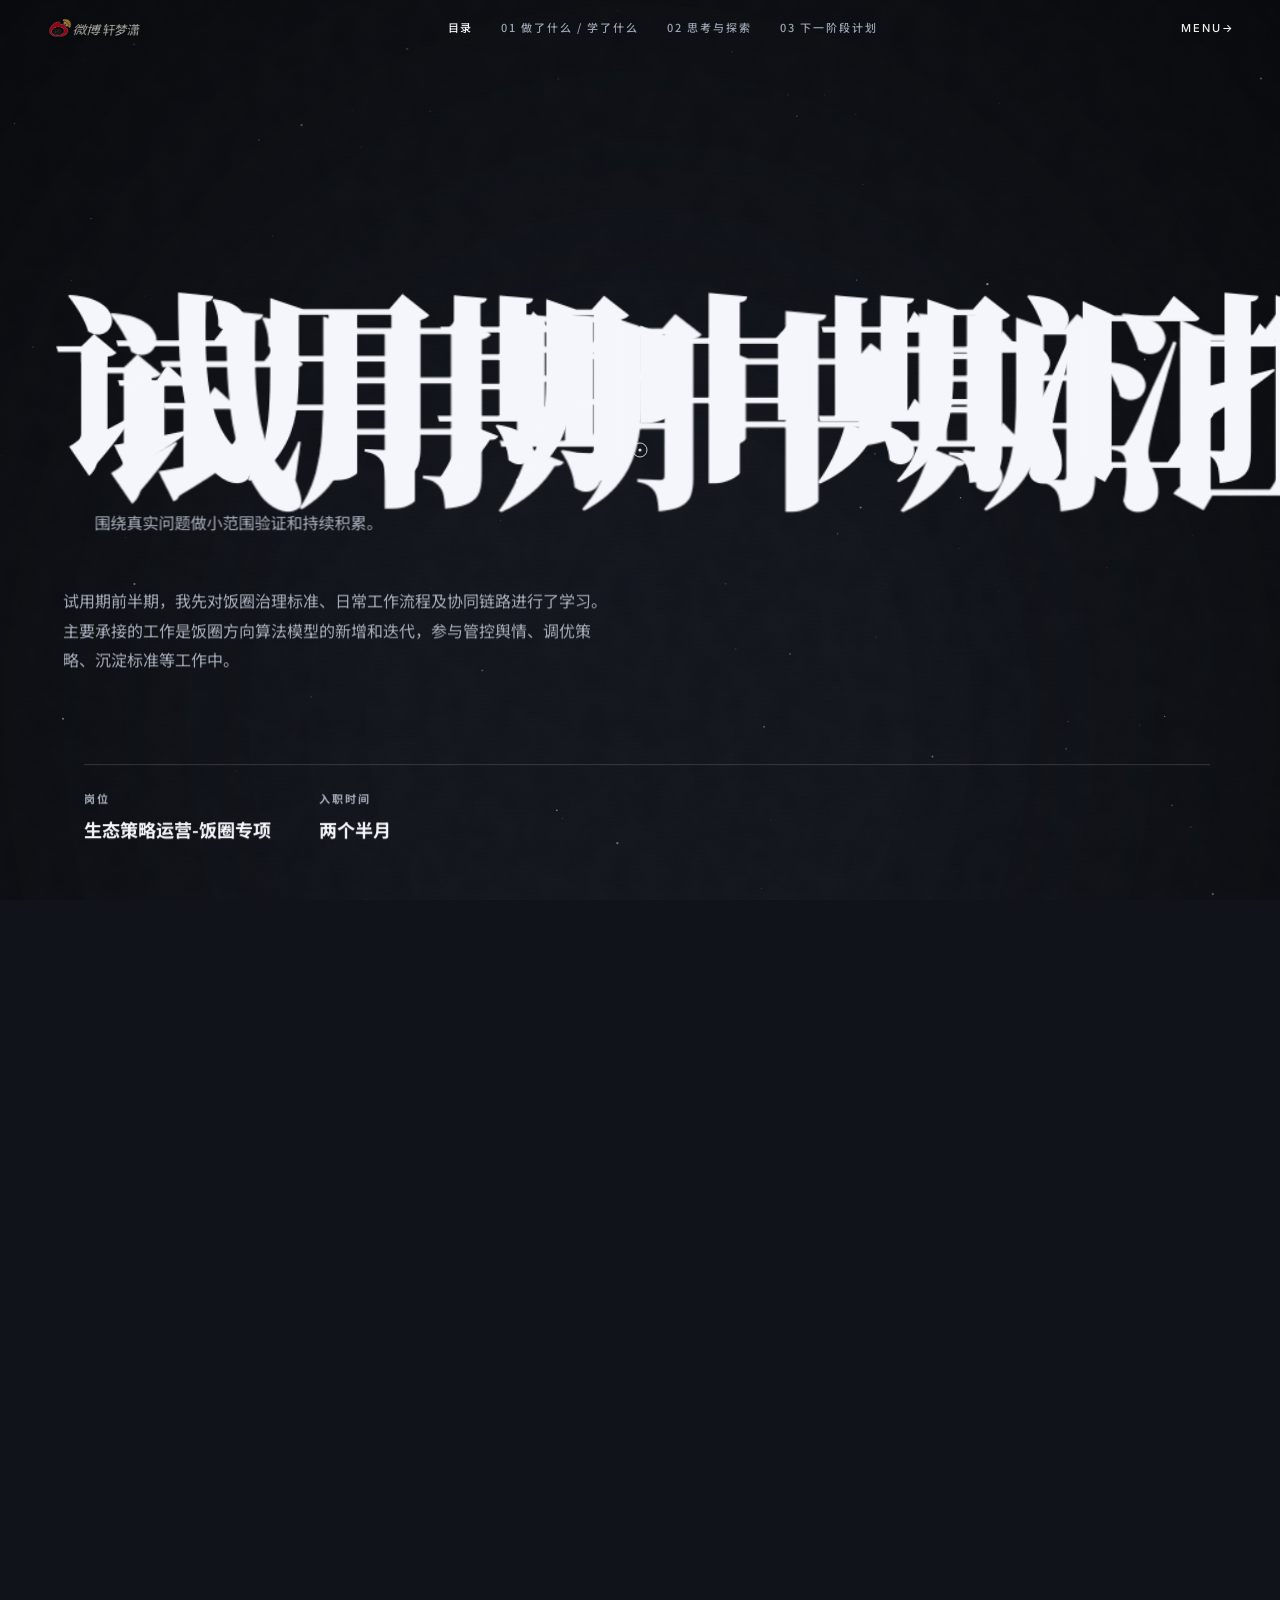
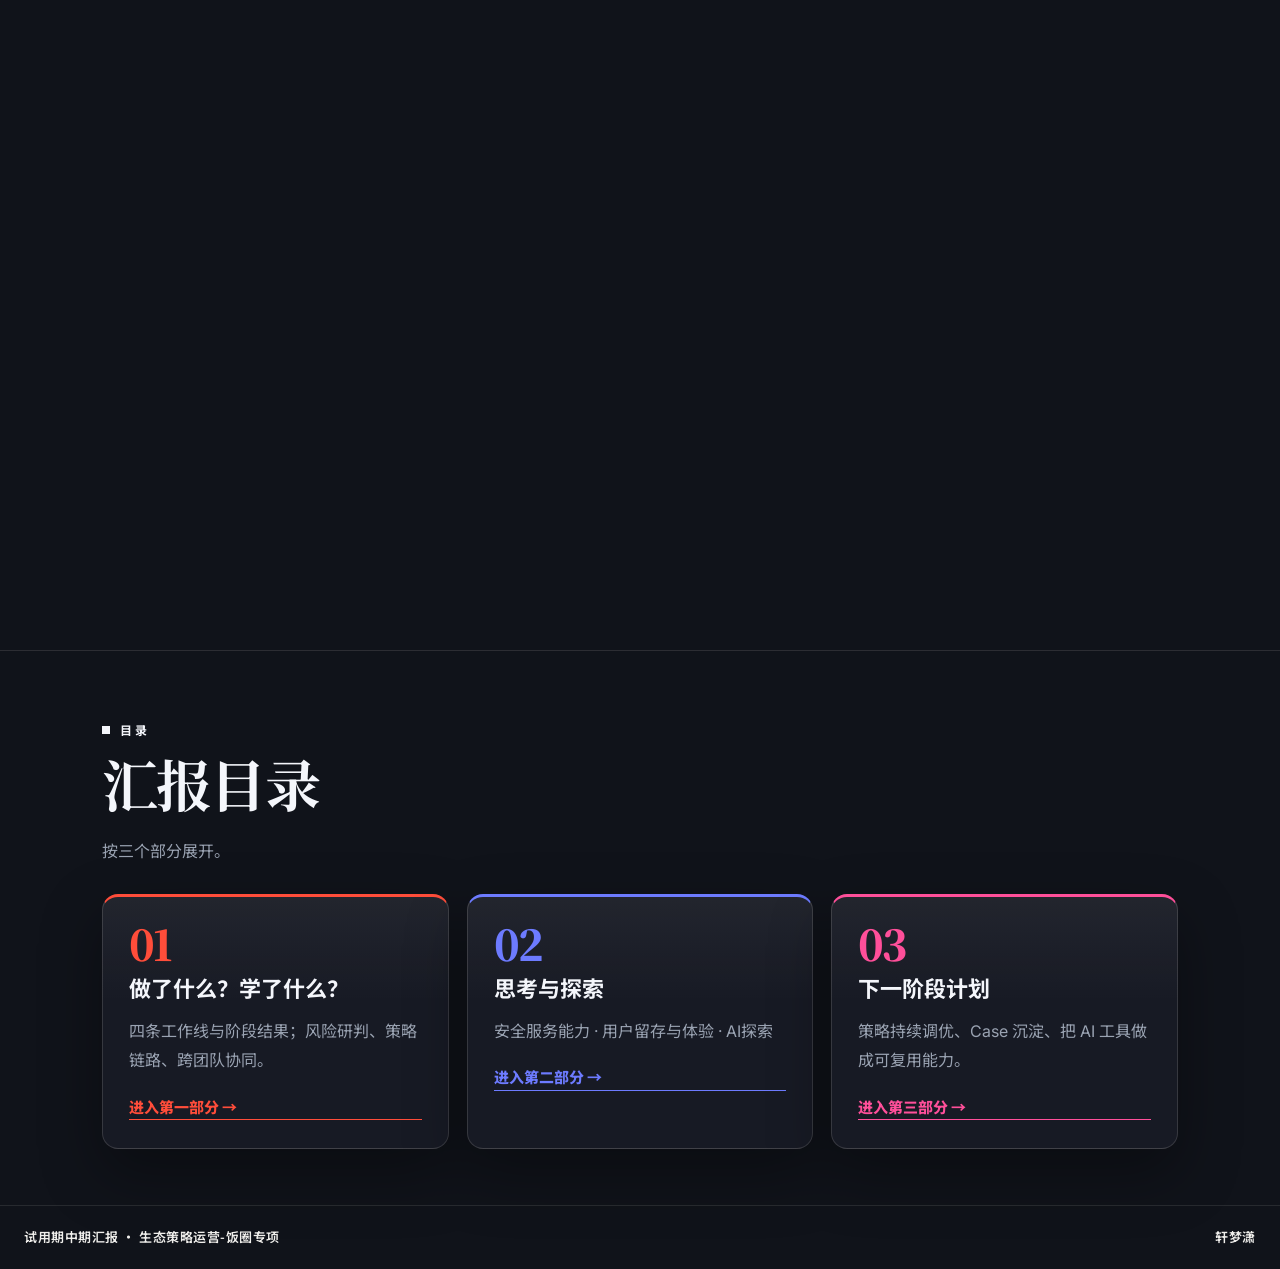
==== commit 675b7f76: "删掉各页说明性小字，准确率数据只在大模型页签显示。 Co-authored-by: Cursor <cursoragent@cursor.com>" ====
--- a/site/index.html
+++ b/site/index.html
@@ -86,6 +86,6 @@
     <span>轩梦潇</span>
   </footer>
   <script src="js/fx.js"></script>
-  <script src="js/main.js?v=n22"></script>
+  <script src="js/main.js?v=n23"></script>
 </body>
 </html>
